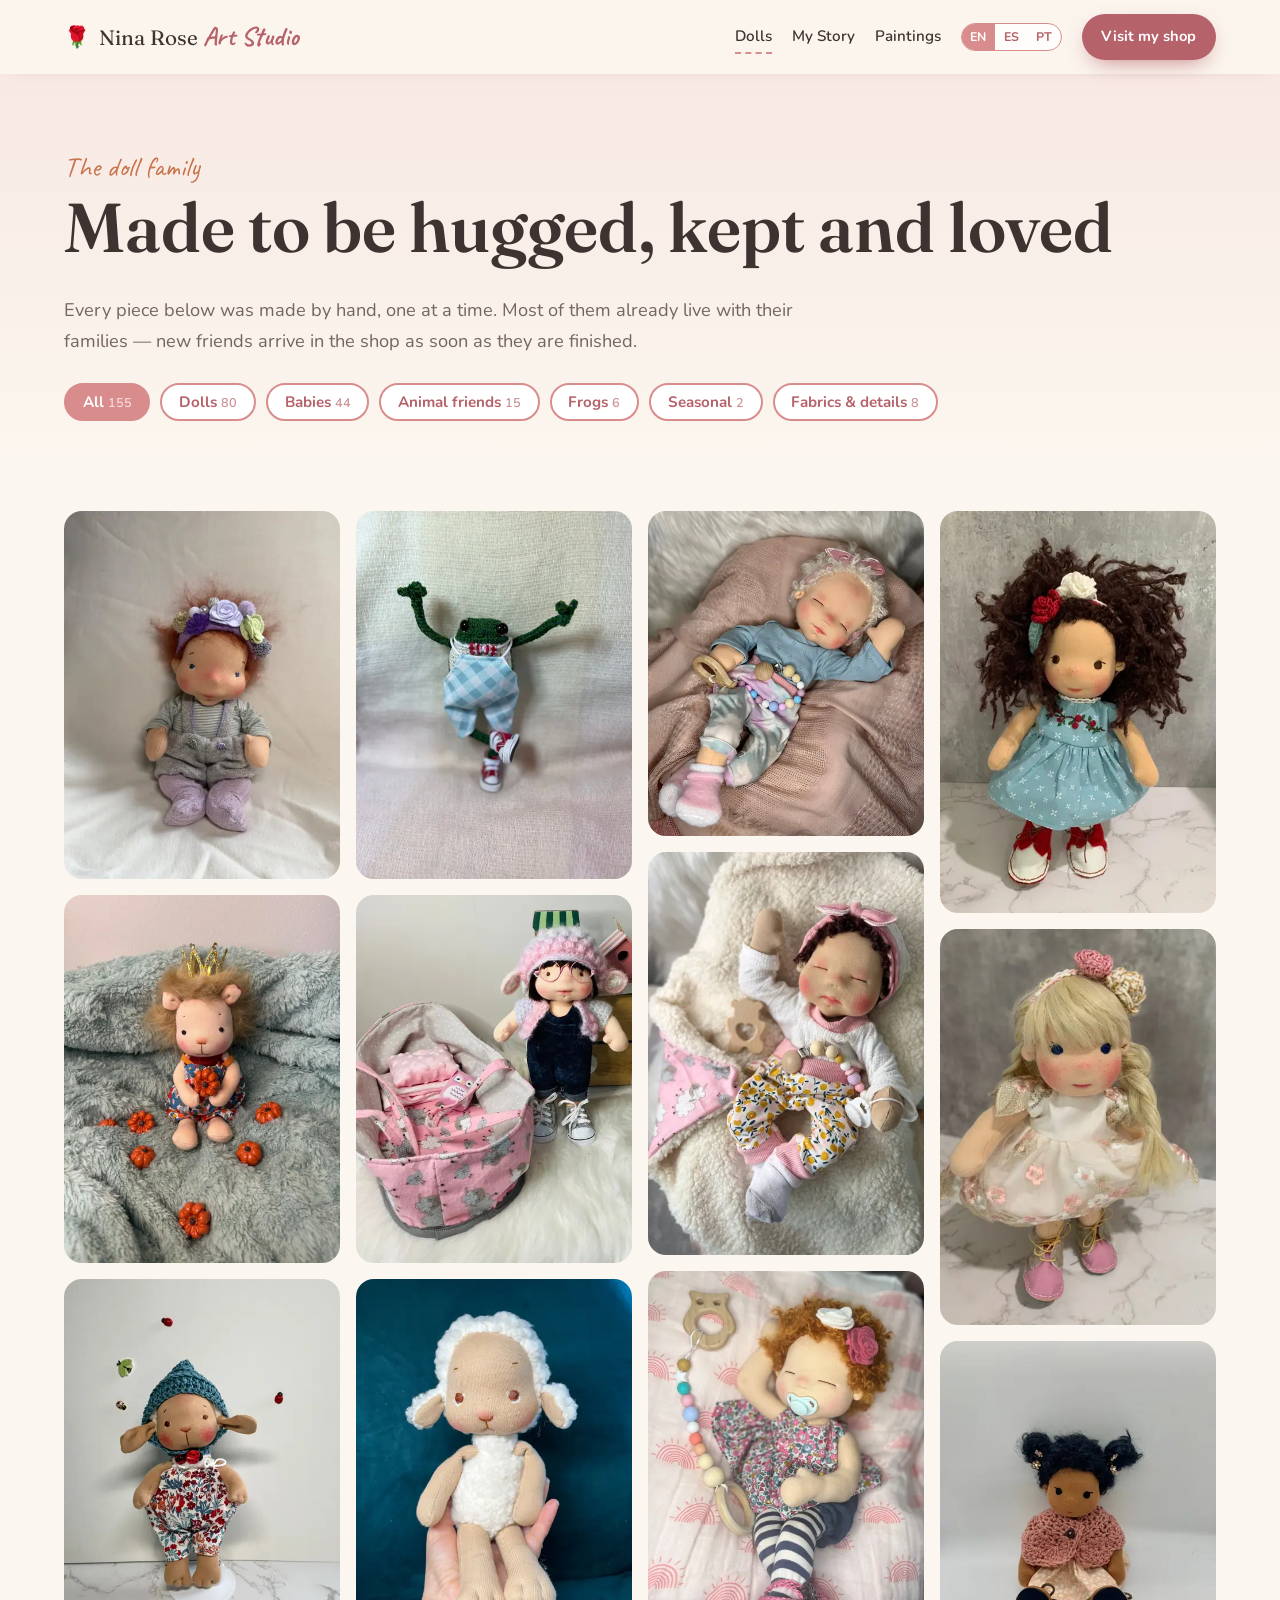
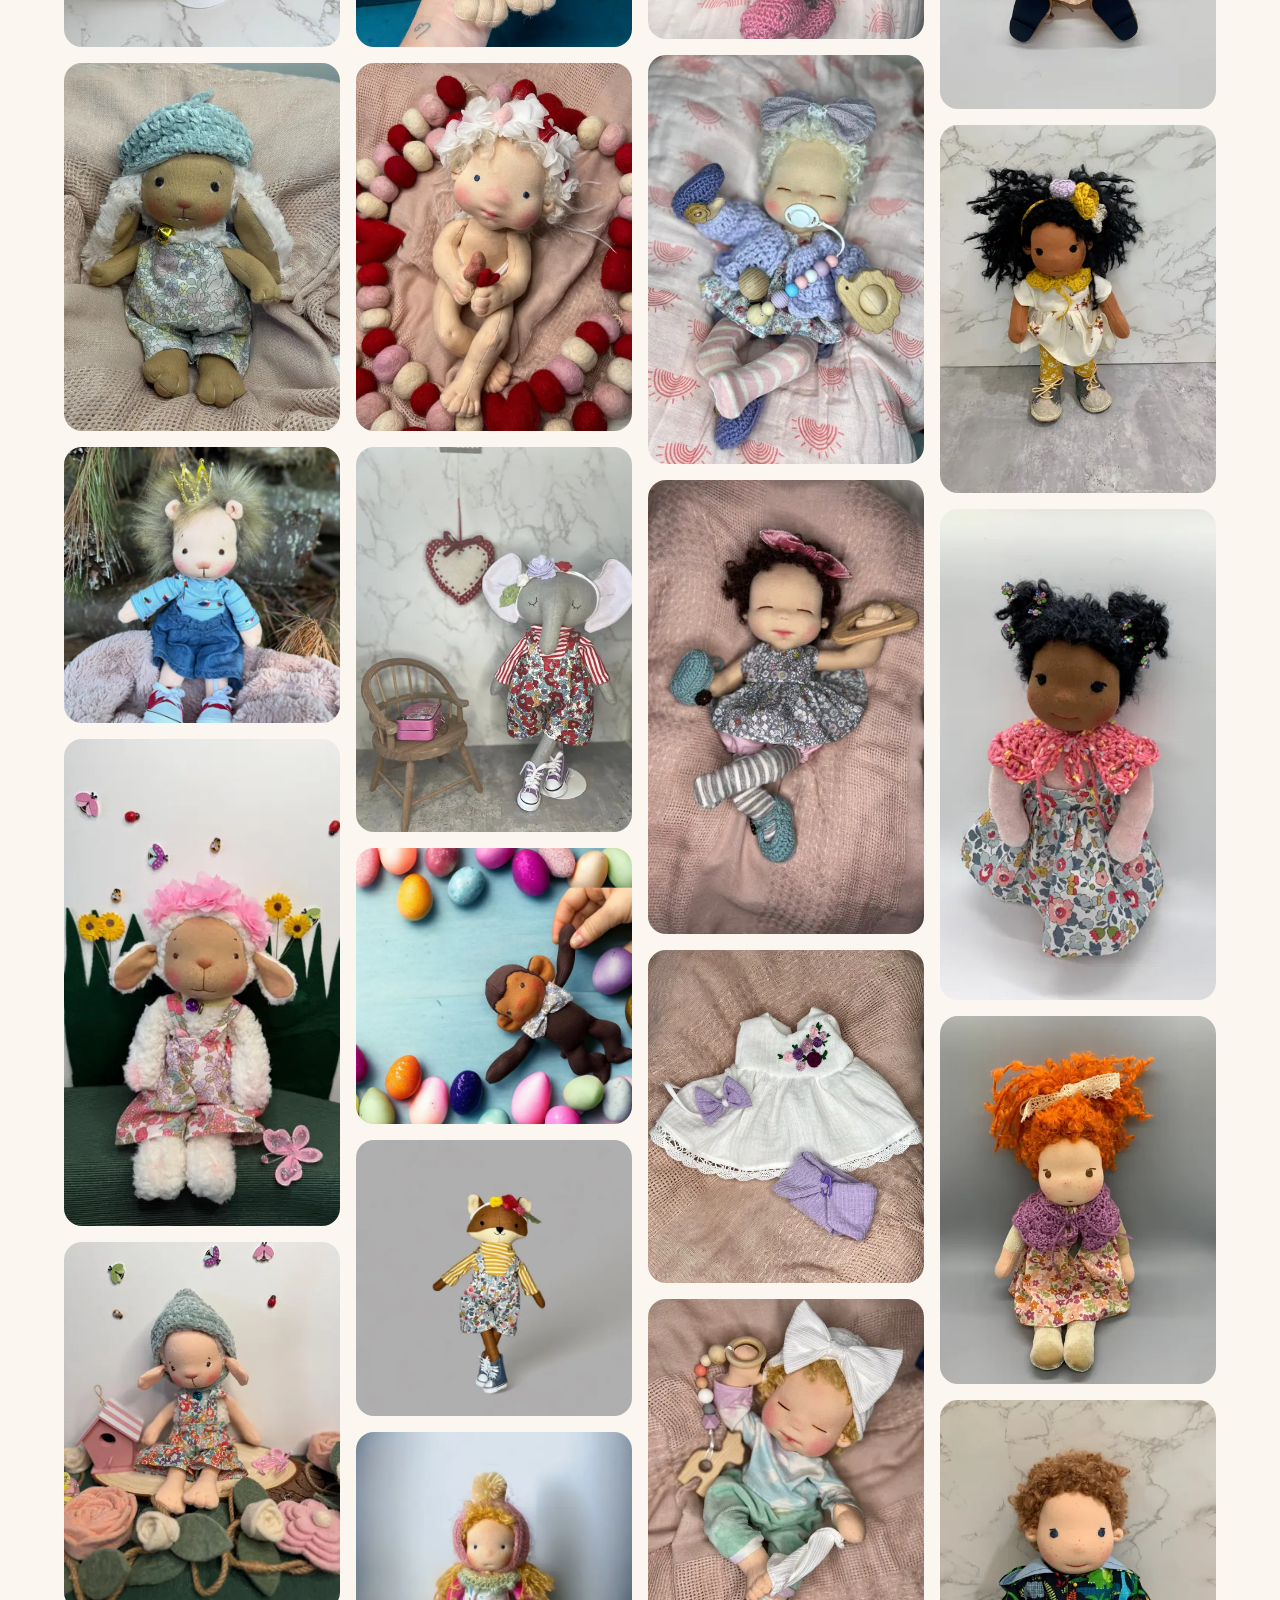
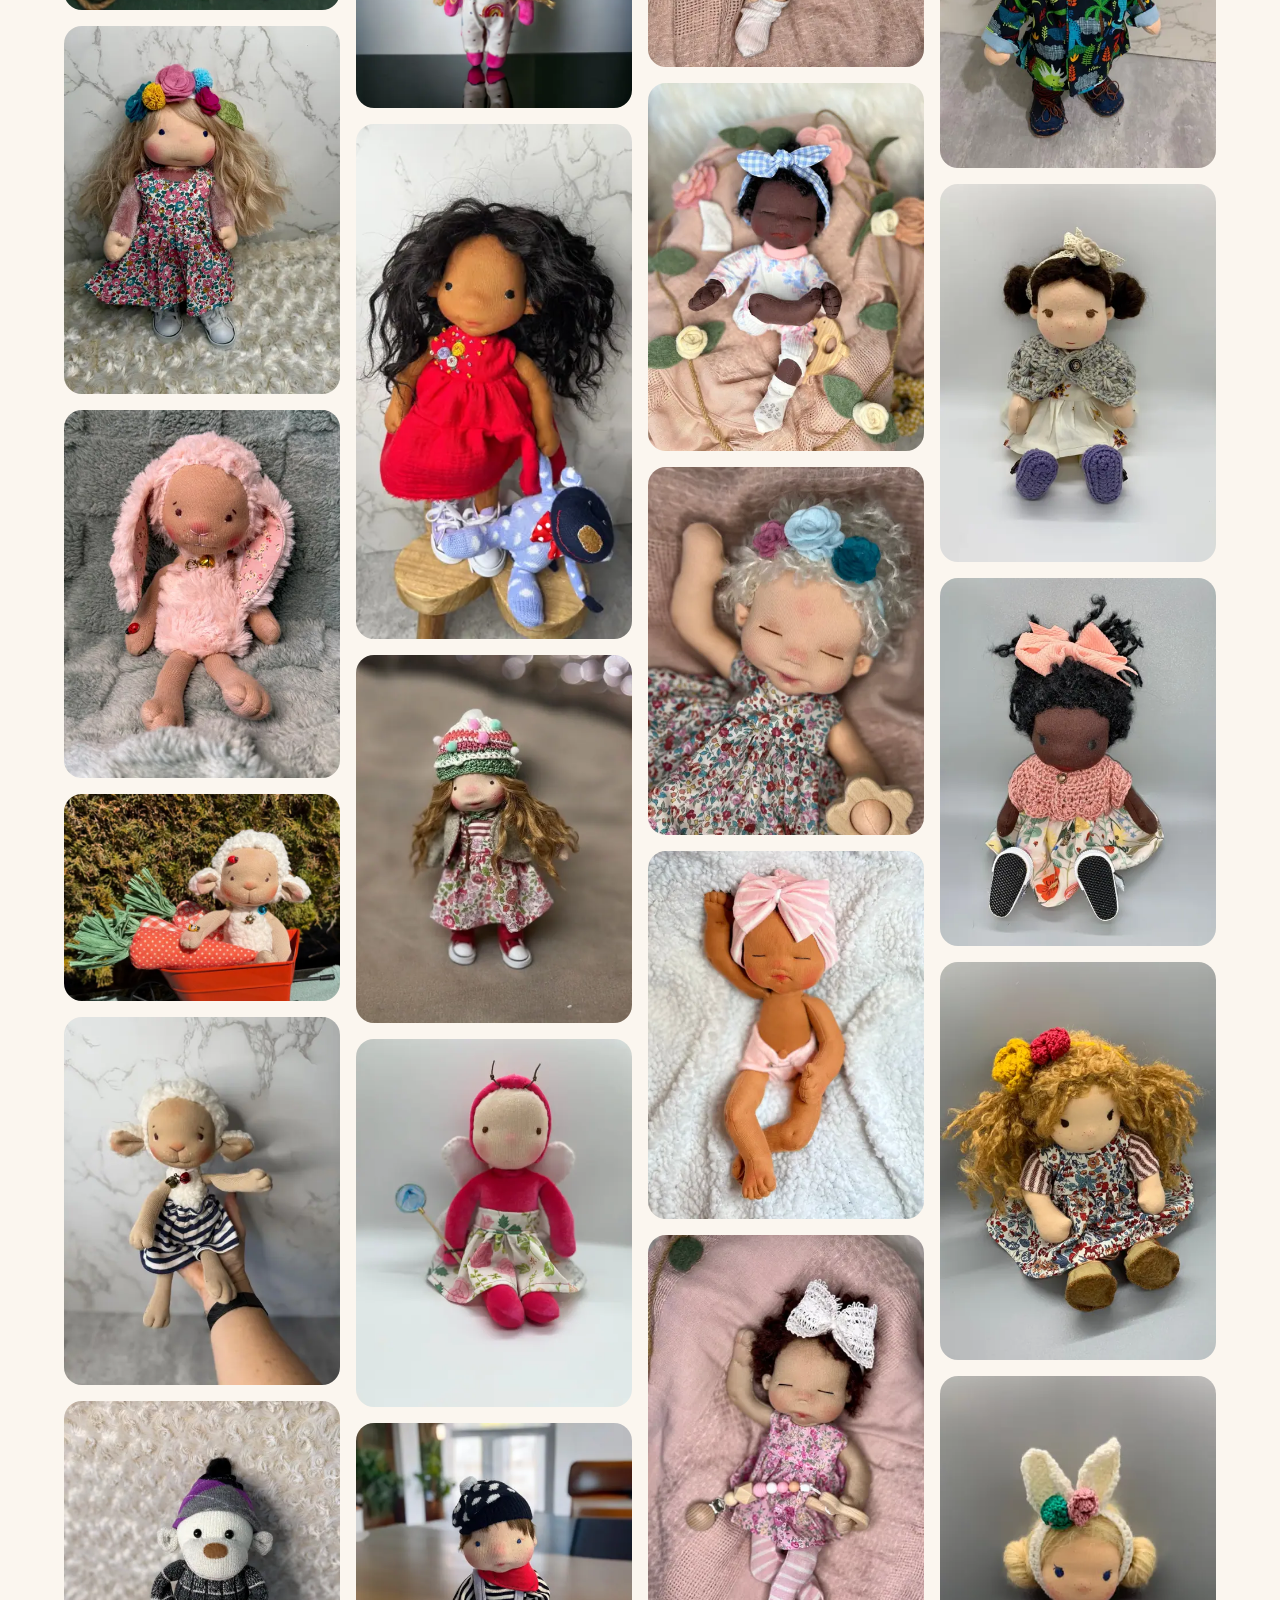
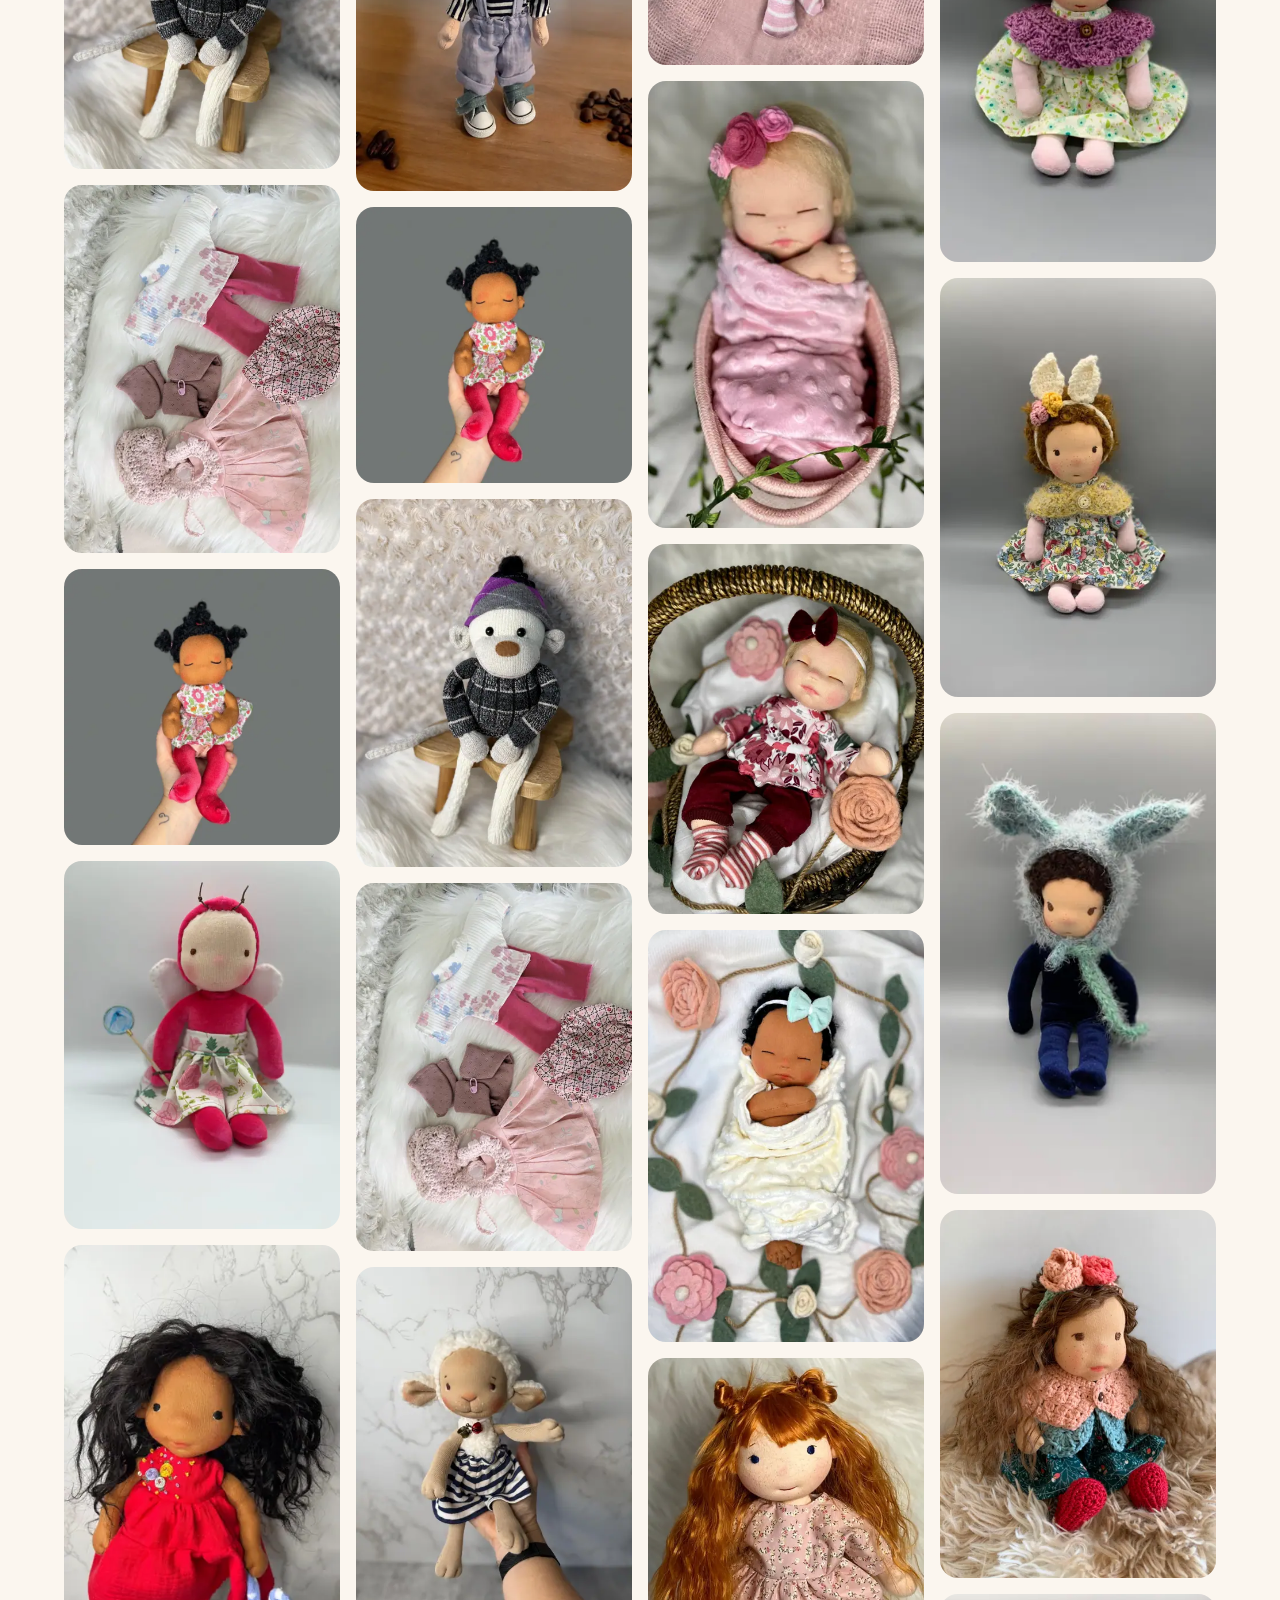
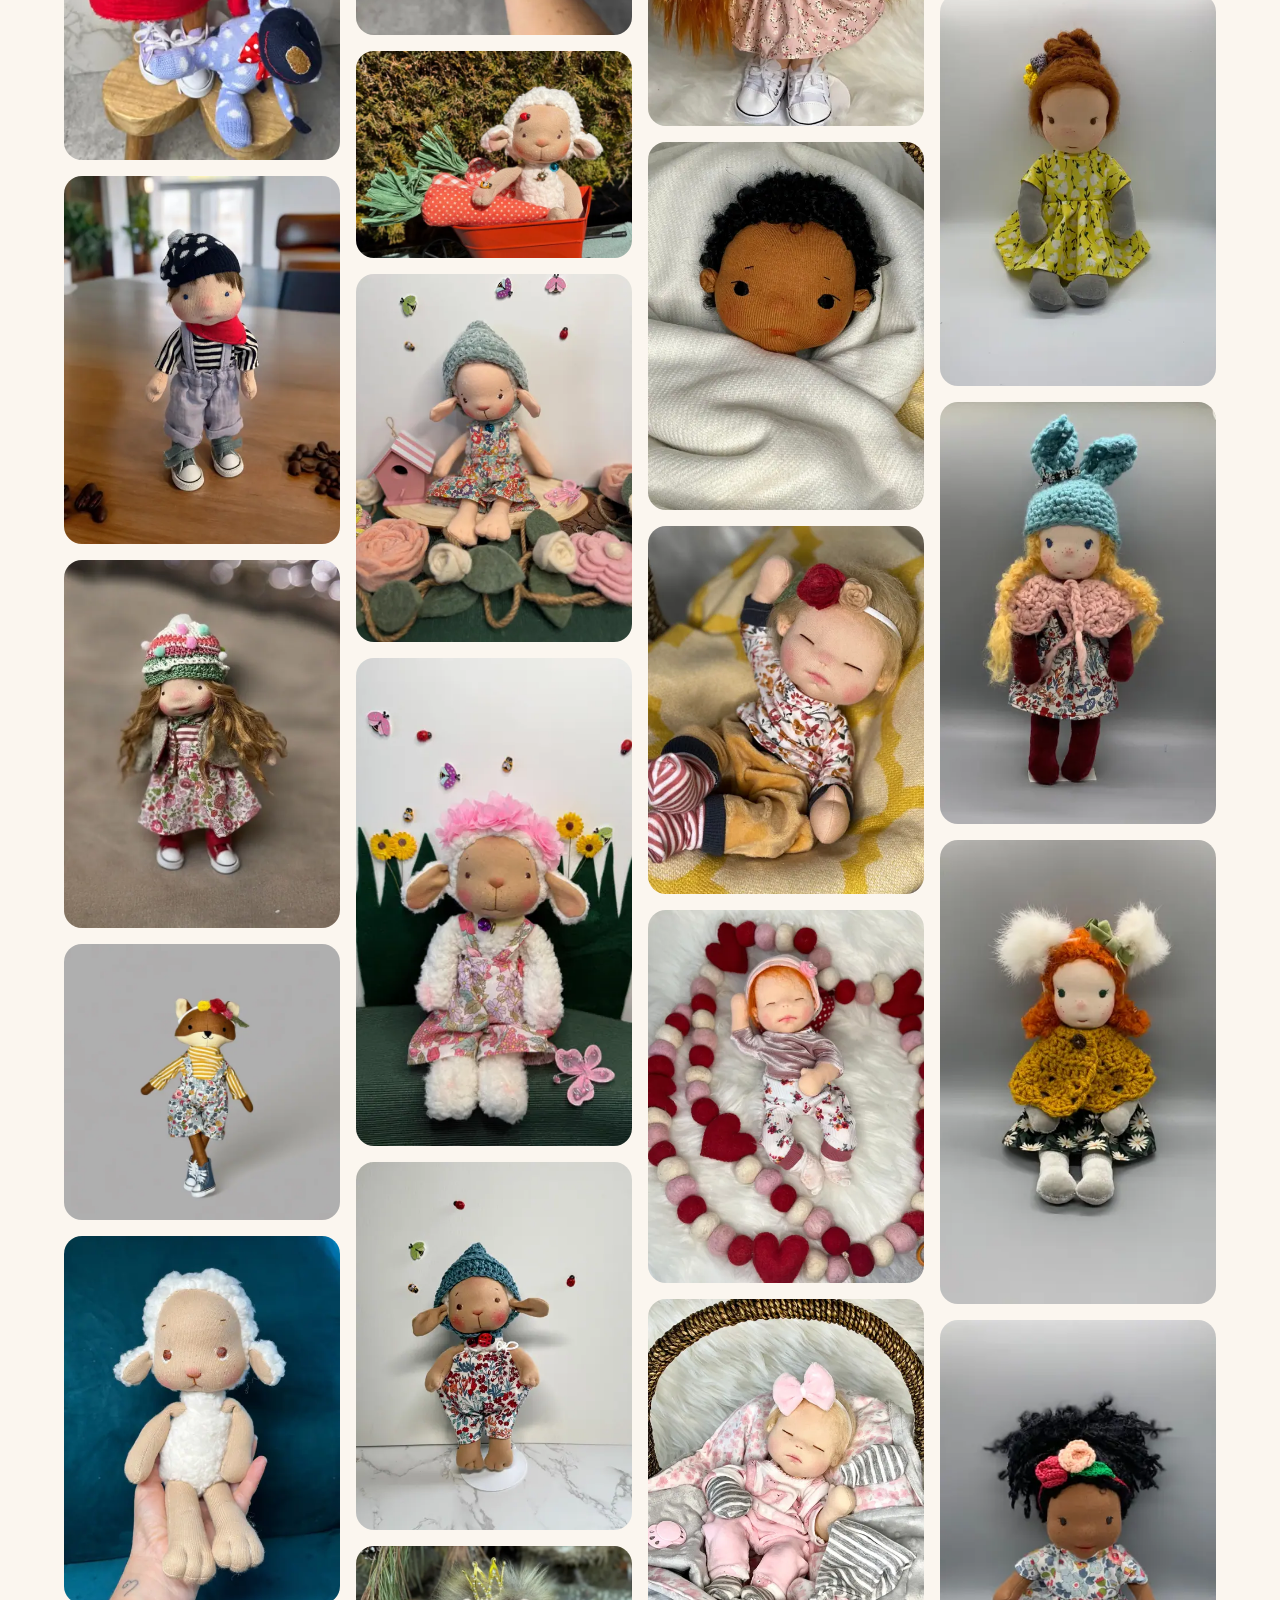
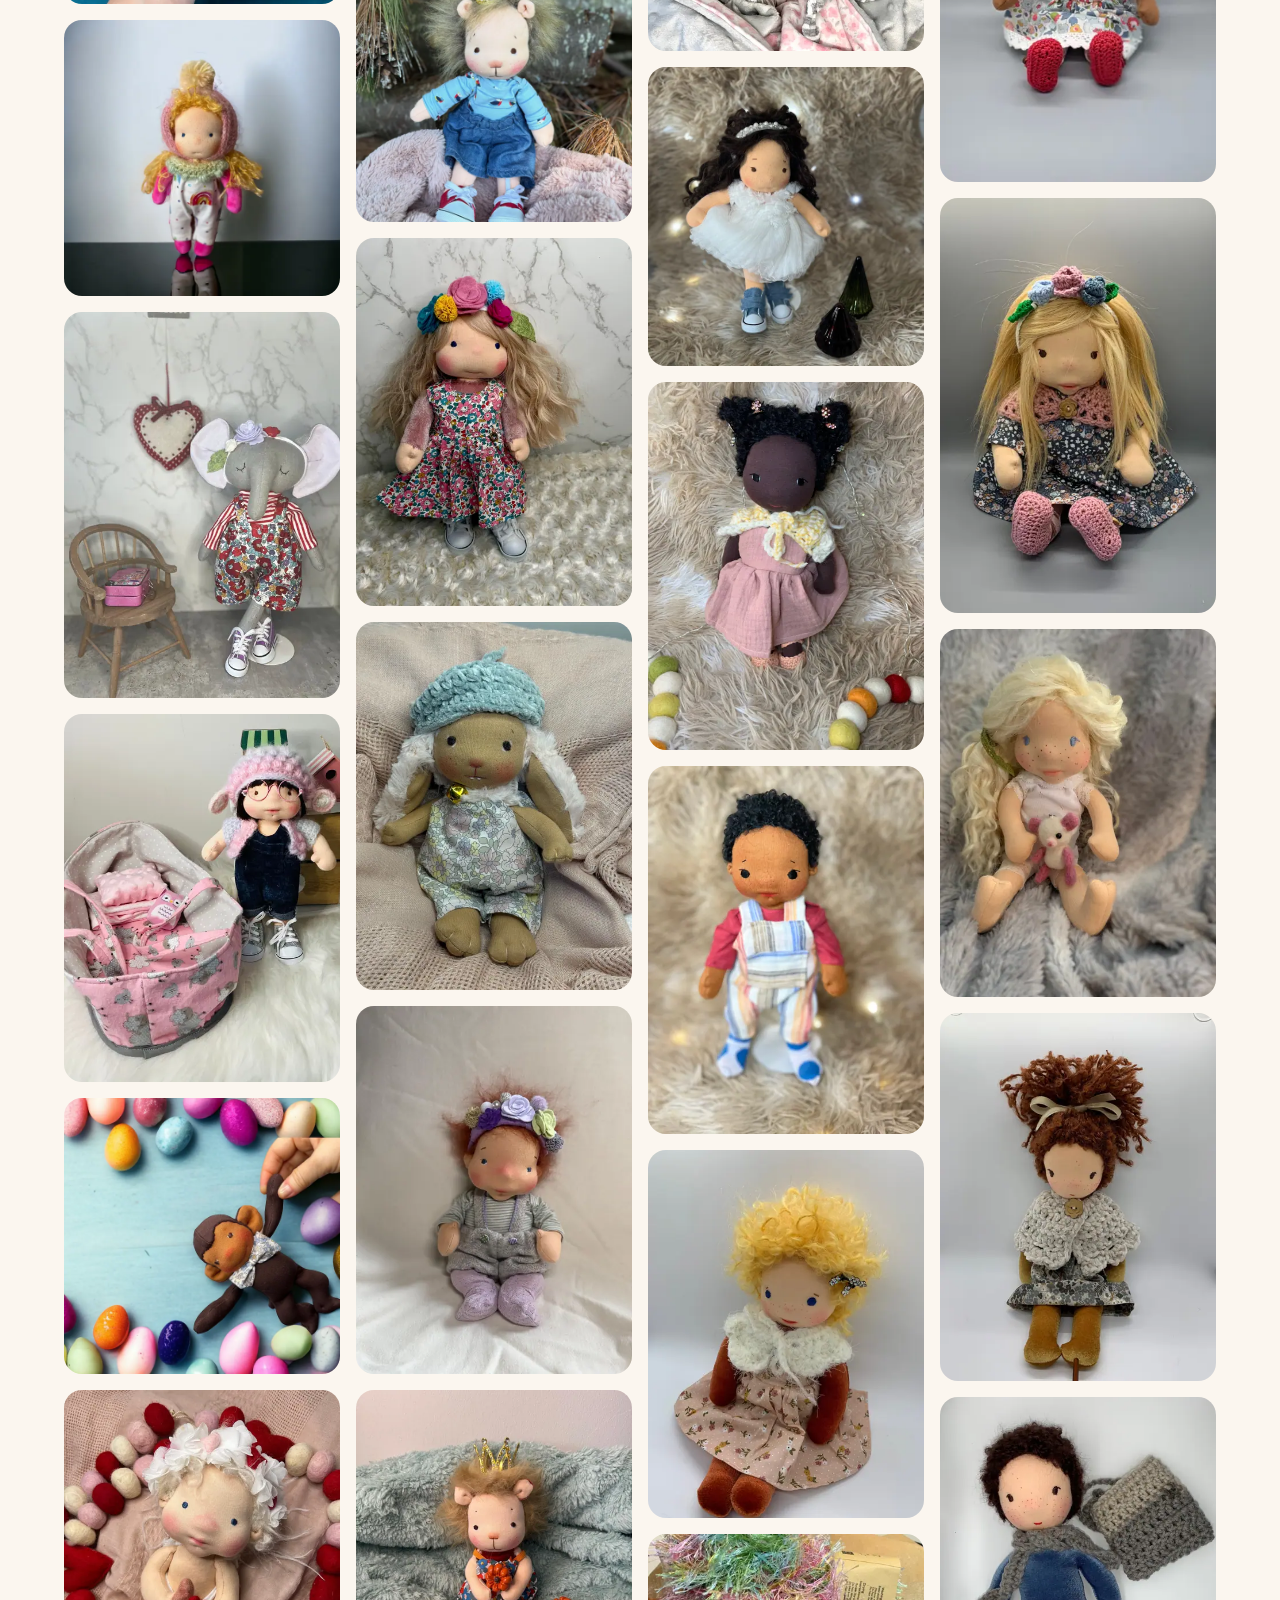
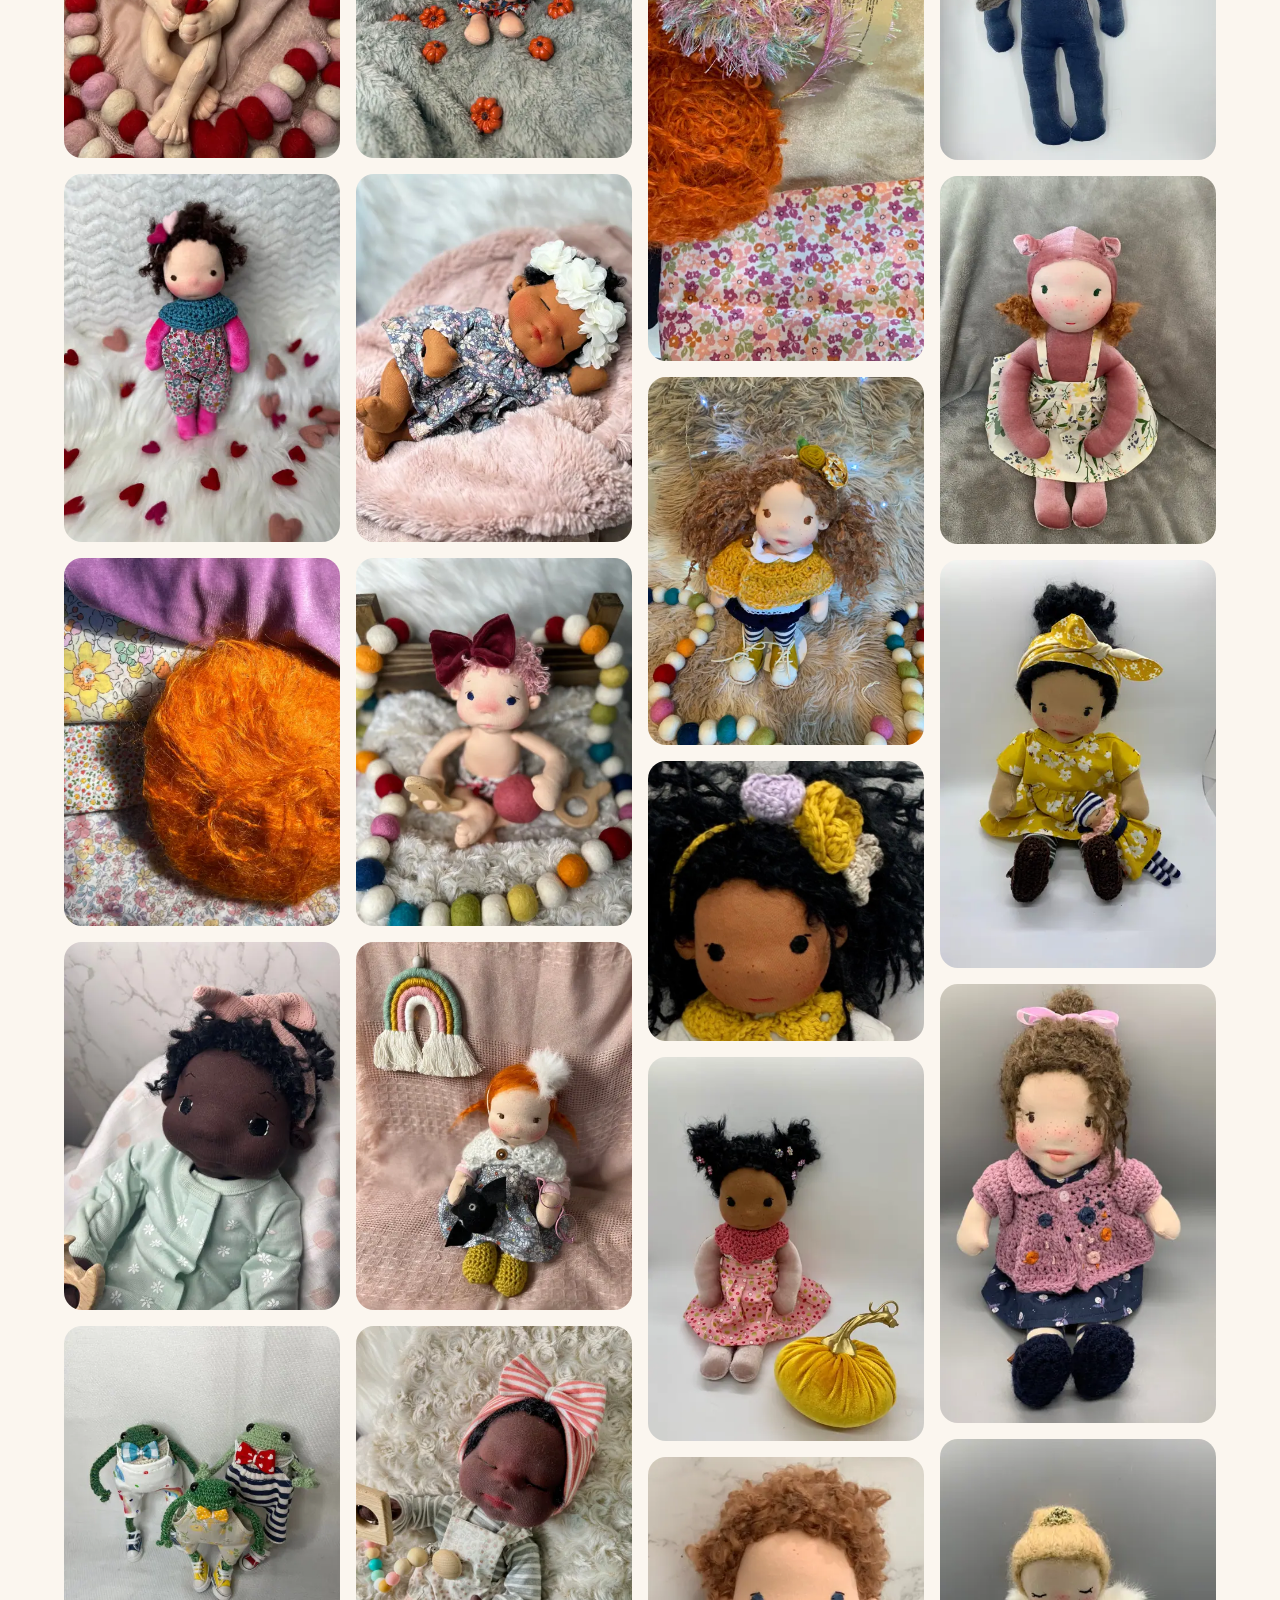
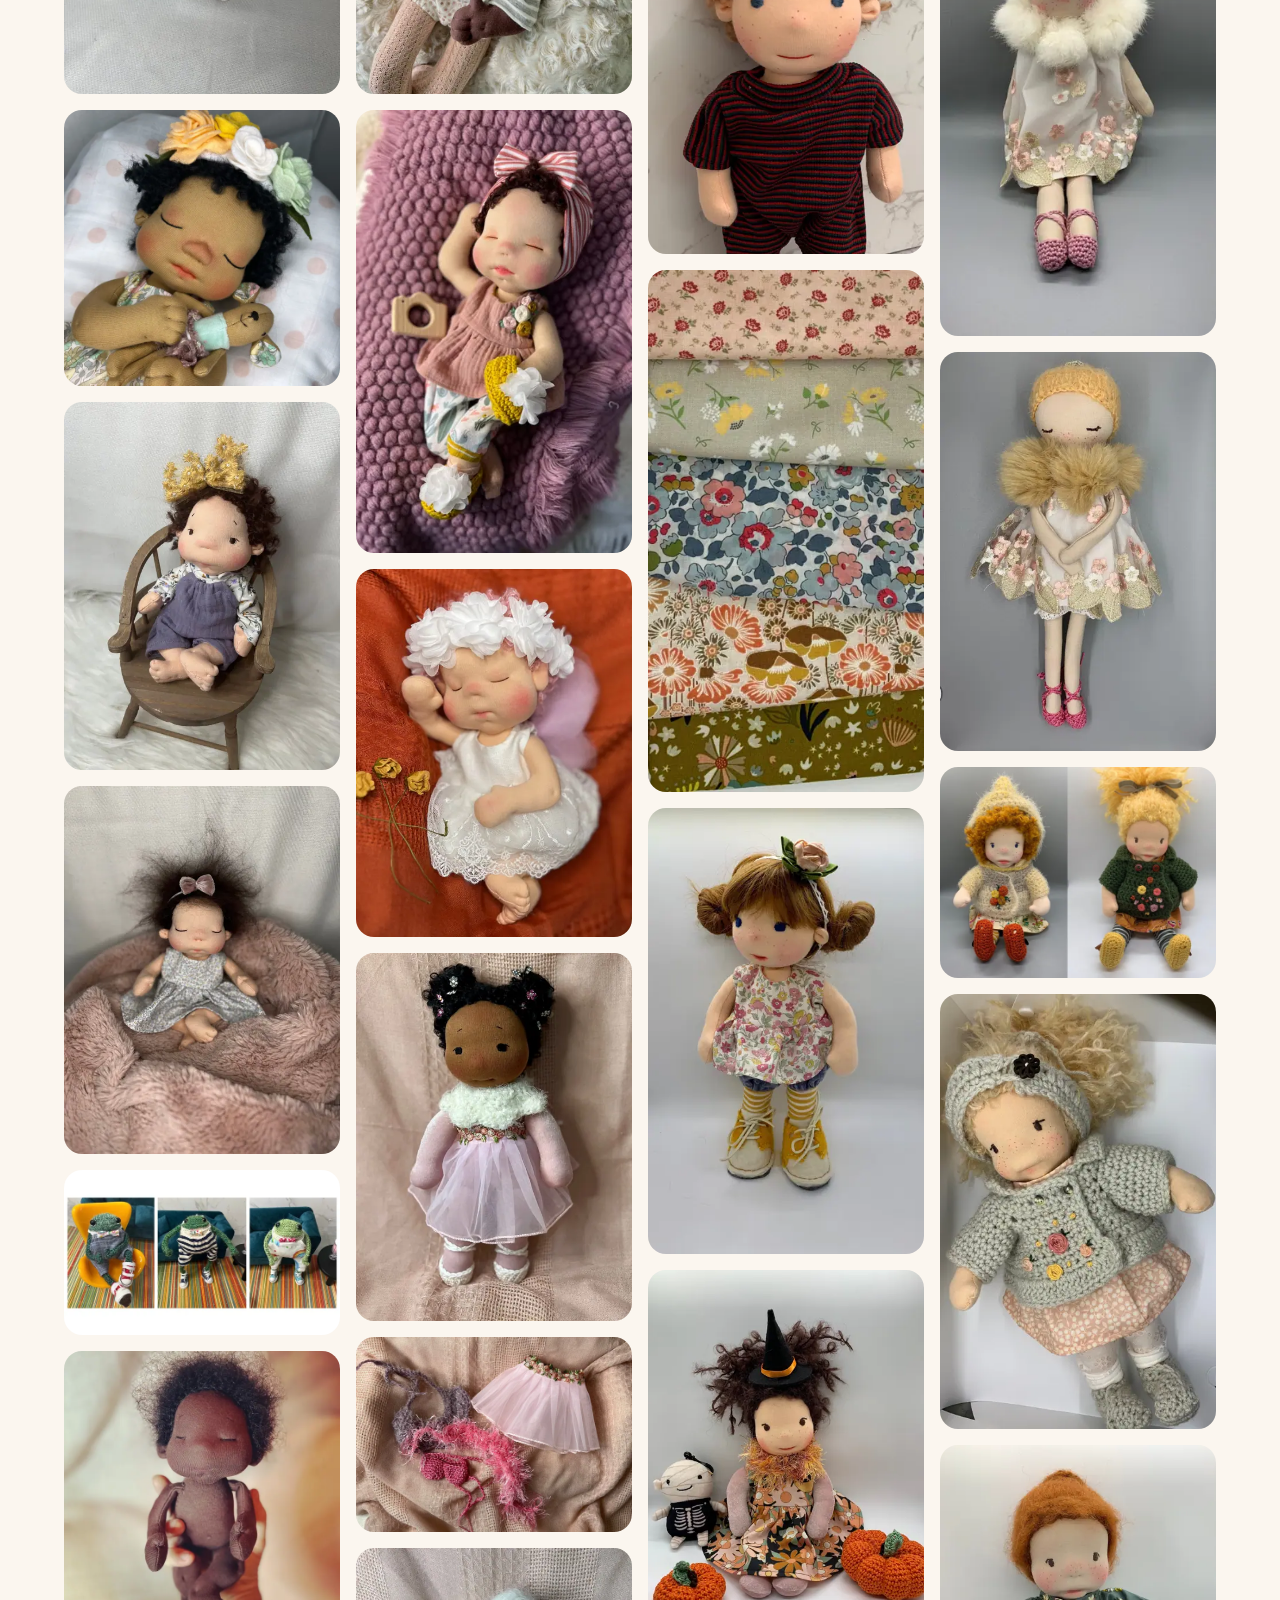
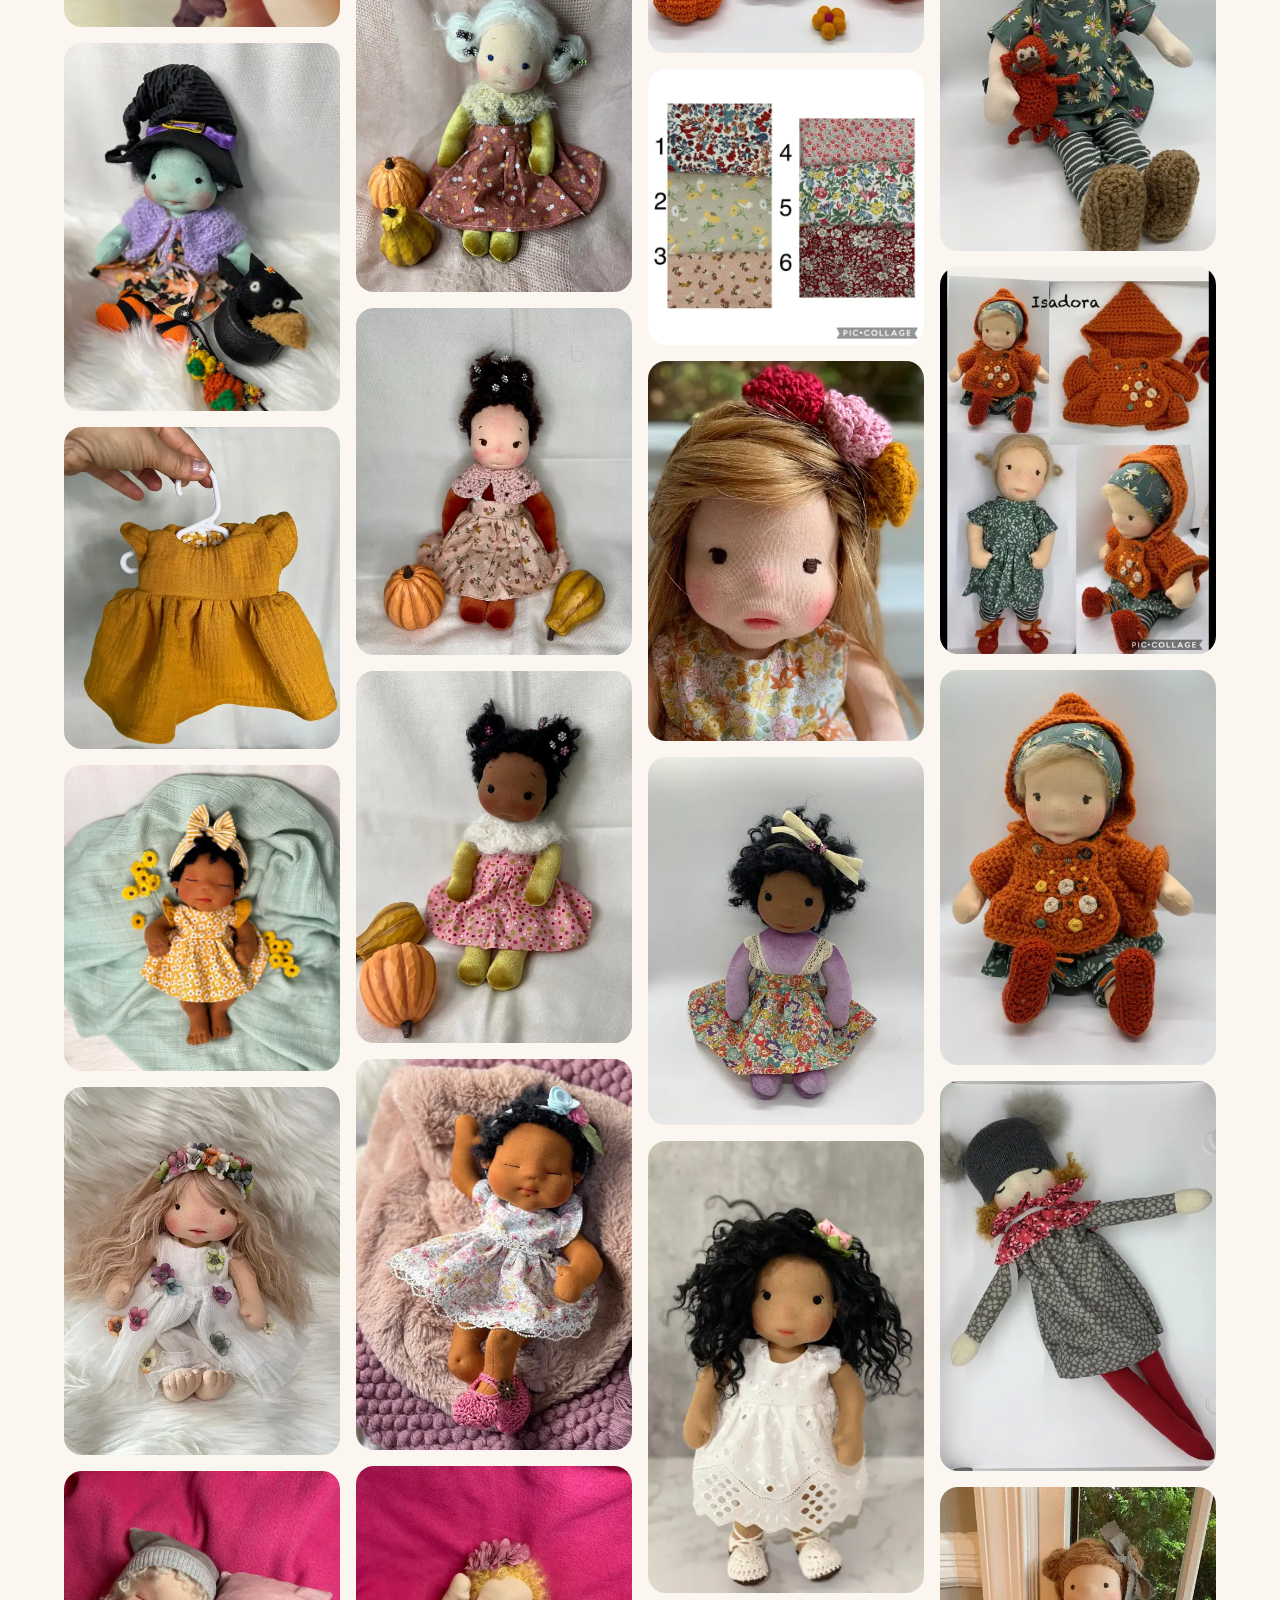
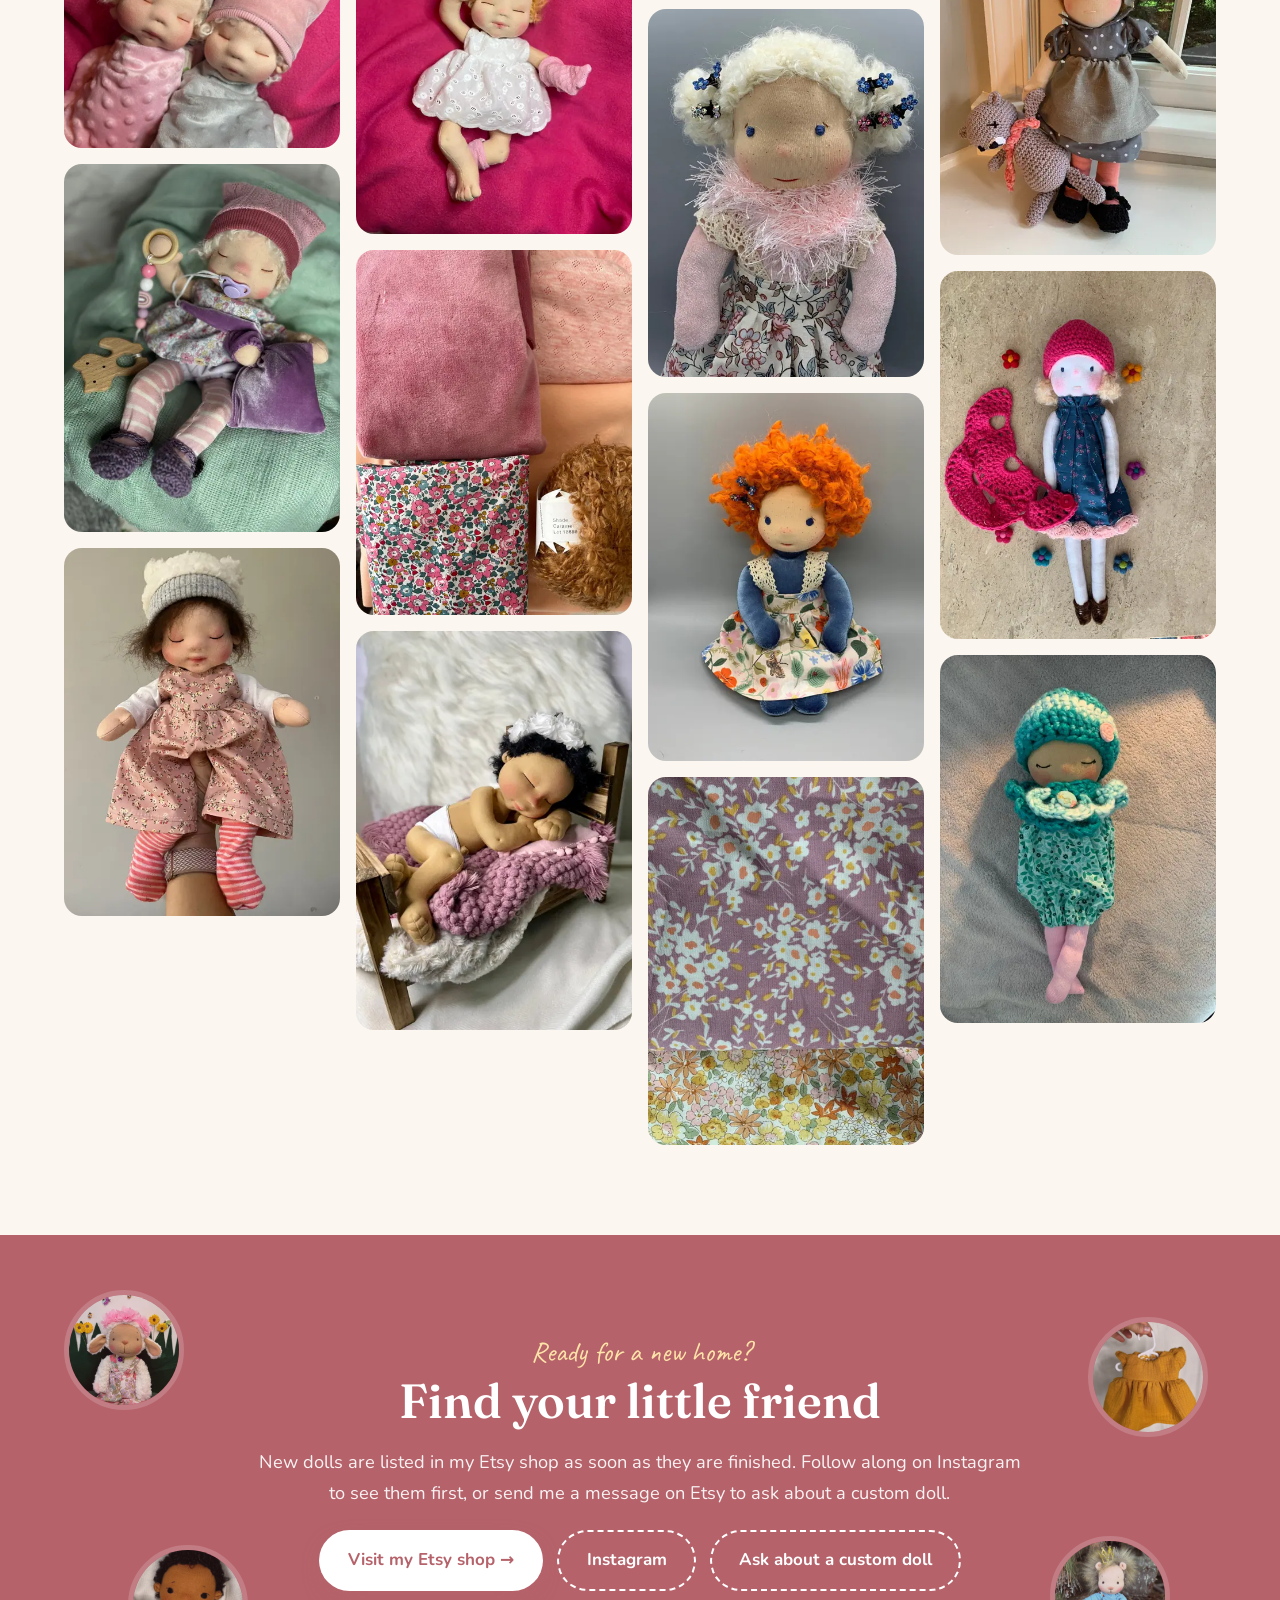
==== dolls/index.html @ 8e4f89c8 "Site Nina Rose Art Studio: EN/ES/PT, 155 fotos, galeria, história e pinturas Co-Authored-By: Claude " ====
<!DOCTYPE html>
<html lang="en-US">
<head>
<meta charset="utf-8">
<meta name="viewport" content="width=device-width, initial-scale=1">
<title>The Doll Family · Nina Rose Art Studio</title>
<meta name="description" content="A gallery of one-of-a-kind handmade dolls, babies, animal friends and crochet frogs by Alessandra Lavieri.">
<link rel="canonical" href="https://ninaroseartstudio.com/dolls/">
<link rel="alternate" hreflang="en-US" href="https://ninaroseartstudio.com/dolls/">
<link rel="alternate" hreflang="es" href="https://ninaroseartstudio.com/es/dolls/">
<link rel="alternate" hreflang="pt-BR" href="https://ninaroseartstudio.com/pt/dolls/">
<link rel="alternate" hreflang="x-default" href="https://ninaroseartstudio.com/dolls/">
<meta property="og:type" content="website"><meta property="og:site_name" content="Nina Rose Art Studio">
<meta property="og:title" content="The Doll Family · Nina Rose Art Studio"><meta property="og:description" content="A gallery of one-of-a-kind handmade dolls, babies, animal friends and crochet frogs by Alessandra Lavieri.">
<meta property="og:url" content="https://ninaroseartstudio.com/dolls/"><meta property="og:image" content="https://ninaroseartstudio.com/img/og.jpg">
<meta name="twitter:card" content="summary_large_image">
<meta name="theme-color" content="#B5626A">
<link rel="icon" href="/favicon.svg" type="image/svg+xml">
<link rel="preconnect" href="https://fonts.googleapis.com"><link rel="preconnect" href="https://fonts.gstatic.com" crossorigin>
<link href="https://fonts.googleapis.com/css2?family=Fraunces:ital,opsz,wght@0,9..144,400;0,9..144,600;1,9..144,400&family=Nunito:wght@400;600;700&family=Caveat:wght@500;700&display=swap" rel="stylesheet">
<link rel="stylesheet" href="/assets/site.css?v=2">
<script type="application/ld+json">{"@context": "https://schema.org", "@type": "Organization", "name": "Nina Rose Art Studio", "url": "https://ninaroseartstudio.com/", "founder": {"@type": "Person", "name": "Alessandra Lavieri de Abreu"}, "sameAs": ["https://www.etsy.com/shop/NinaRoseArts", "https://www.instagram.com/ninarose_artstudio/", "https://www.threads.com/@ninarose_artstudio"], "description": "One-of-a-kind Waldorf-inspired dolls, little animal friends and watercolor villages, handmade by Alessandra Lavieri."}</script>
</head>
<body class="p-dolls">
<nav id="nav" class="solid"><div class="wrap">
<a class="logo" href="/"><span class="rose">🌹</span><span>Nina Rose <b>Art Studio</b></span></a>
<button class="burger" aria-label="Menu" onclick="document.body.classList.toggle('menu-open')"><i></i><i></i><i></i></button>
<div class="menu"><a href="/dolls/" aria-current=page>Dolls</a><a href="/story/">My Story</a><a href="/paintings/">Paintings</a><div class="lang"><a href="/dolls/" hreflang="en-US" class="on">EN</a><a href="/es/dolls/" hreflang="es" class="">ES</a><a href="/pt/dolls/" hreflang="pt-BR" class="">PT</a></div>
<a class="btn primary sm" href="https://www.etsy.com/shop/NinaRoseArts" target="_blank" rel="noopener">Visit my shop</a></div>
</div></nav>
<header class="page-head"><div class="wrap"><span class="kicker">The doll family</span><h1>Made to be hugged, kept and loved</h1><p class="lead">Every piece below was made by hand, one at a time. Most of them already live with their families — new friends arrive in the shop as soon as they are finished.</p>
<div class="filters" id="filters"><button class="on" data-f="all">All <small>155</small></button><button data-f="doll">Dolls <small>80</small></button><button data-f="baby">Babies <small>44</small></button><button data-f="animal">Animal friends <small>15</small></button><button data-f="frog">Frogs <small>6</small></button><button data-f="season">Seasonal <small>2</small></button><button data-f="detail">Fabrics & details <small>8</small></button></div></div></header>
<section class="tight"><div class="wrap"><div class="masonry" id="masonry"><figure class="rv" data-k="baby"><a href="/img/g/156.webp" data-lb data-cap="Baby Flor"><img loading="lazy" decoding="async" src="/img/g/156-s.webp" width="480" height="640" alt="Baby Flor — Nina Rose Art Studio"></a><figcaption>Baby Flor</figcaption></figure><figure class="rv" data-k="animal"><a href="/img/g/155.webp" data-lb data-cap="Simba the Little Lion"><img loading="lazy" decoding="async" src="/img/g/155-s.webp" width="480" height="640" alt="Simba the Little Lion — Nina Rose Art Studio"></a><figcaption>Simba the Little Lion</figcaption></figure><figure class="rv" data-k="animal"><a href="/img/g/154.webp" data-lb data-cap="Fluffy the Sheep"><img loading="lazy" decoding="async" src="/img/g/154-s.webp" width="480" height="640" alt="Fluffy the Sheep — Nina Rose Art Studio"></a><figcaption>Fluffy the Sheep</figcaption></figure><figure class="rv" data-k="animal"><a href="/img/g/153.webp" data-lb data-cap="Animal friend"><img loading="lazy" decoding="async" src="/img/g/153-s.webp" width="480" height="640" alt="Animal friend — Nina Rose Art Studio"></a><figcaption>Animal friend</figcaption></figure><figure class="rv" data-k="animal"><a href="/img/g/152.webp" data-lb data-cap="Leonel the Little Lion"><img loading="lazy" decoding="async" src="/img/g/152-s.webp" width="640" height="640" alt="Leonel the Little Lion — Nina Rose Art Studio"></a><figcaption>Leonel the Little Lion</figcaption></figure><figure class="rv" data-k="animal"><a href="/img/g/151.webp" data-lb data-cap="Wooly the Lamb"><img loading="lazy" decoding="async" src="/img/g/151-s.webp" width="362" height="640" alt="Wooly the Lamb — Nina Rose Art Studio"></a><figcaption>Wooly the Lamb</figcaption></figure><figure class="rv" data-k="animal"><a href="/img/g/150.webp" data-lb data-cap="Muffin the Mini Lamb"><img loading="lazy" decoding="async" src="/img/g/150-s.webp" width="480" height="640" alt="Muffin the Mini Lamb — Nina Rose Art Studio"></a><figcaption>Muffin the Mini Lamb</figcaption></figure><figure class="rv" data-k="doll"><a href="/img/g/149.webp" data-lb data-cap="Doll"><img loading="lazy" decoding="async" src="/img/g/149-s.webp" width="480" height="640" alt="Doll — Nina Rose Art Studio"></a><figcaption>Doll</figcaption></figure><figure class="rv" data-k="animal"><a href="/img/g/148.webp" data-lb data-cap="Animal friend"><img loading="lazy" decoding="async" src="/img/g/148-s.webp" width="480" height="640" alt="Animal friend — Nina Rose Art Studio"></a><figcaption>Animal friend</figcaption></figure><figure class="rv" data-k="animal"><a href="/img/g/147.webp" data-lb data-cap="Animal friend"><img loading="lazy" decoding="async" src="/img/g/147-s.webp" width="640" height="480" alt="Animal friend — Nina Rose Art Studio"></a><figcaption>Animal friend</figcaption></figure><figure class="rv" data-k="animal"><a href="/img/g/146.webp" data-lb data-cap="Animal friend"><img loading="lazy" decoding="async" src="/img/g/146-s.webp" width="480" height="640" alt="Animal friend — Nina Rose Art Studio"></a><figcaption>Animal friend</figcaption></figure><figure class="rv" data-k="animal"><a href="/img/g/145.webp" data-lb data-cap="Animal friend"><img loading="lazy" decoding="async" src="/img/g/145-s.webp" width="480" height="640" alt="Animal friend — Nina Rose Art Studio"></a><figcaption>Animal friend</figcaption></figure><figure class="rv" data-k="doll"><a href="/img/g/144.webp" data-lb data-cap="Doll"><img loading="lazy" decoding="async" src="/img/g/144-s.webp" width="480" height="640" alt="Doll — Nina Rose Art Studio"></a><figcaption>Doll</figcaption></figure><figure class="rv" data-k="baby"><a href="/img/g/143.webp" data-lb data-cap="Baby Bibi"><img loading="lazy" decoding="async" src="/img/g/143-s.webp" width="640" height="640" alt="Baby Bibi — Nina Rose Art Studio"></a><figcaption>Baby Bibi</figcaption></figure><figure class="rv" data-k="doll"><a href="/img/g/142.webp" data-lb data-cap="Doll"><img loading="lazy" decoding="async" src="/img/g/142-s.webp" width="480" height="640" alt="Doll — Nina Rose Art Studio"></a><figcaption>Doll</figcaption></figure><figure class="rv" data-k="doll"><a href="/img/g/141.webp" data-lb data-cap="Noah"><img loading="lazy" decoding="async" src="/img/g/141-s.webp" width="344" height="640" alt="Noah — Nina Rose Art Studio"></a><figcaption>Noah</figcaption></figure><figure class="rv" data-k="doll"><a href="/img/g/140.webp" data-lb data-cap="Maxime"><img loading="lazy" decoding="async" src="/img/g/140-s.webp" width="480" height="640" alt="Maxime — Nina Rose Art Studio"></a><figcaption>Maxime</figcaption></figure><figure class="rv" data-k="doll"><a href="/img/g/139.webp" data-lb data-cap="Miss Cupcake"><img loading="lazy" decoding="async" src="/img/g/139-s.webp" width="480" height="640" alt="Miss Cupcake — Nina Rose Art Studio"></a><figcaption>Miss Cupcake</figcaption></figure><figure class="rv" data-k="animal"><a href="/img/g/138.webp" data-lb data-cap="Miss Fox"><img loading="lazy" decoding="async" src="/img/g/138-s.webp" width="640" height="640" alt="Miss Fox — Nina Rose Art Studio"></a><figcaption>Miss Fox</figcaption></figure><figure class="rv" data-k="animal"><a href="/img/g/137.webp" data-lb data-cap="Animal friend"><img loading="lazy" decoding="async" src="/img/g/137-s.webp" width="480" height="640" alt="Animal friend — Nina Rose Art Studio"></a><figcaption>Animal friend</figcaption></figure><figure class="rv" data-k="doll"><a href="/img/g/136.webp" data-lb data-cap="Menina Pink Velvet"><img loading="lazy" decoding="async" src="/img/g/136-s.webp" width="640" height="640" alt="Menina Pink Velvet — Nina Rose Art Studio"></a><figcaption>Menina Pink Velvet</figcaption></figure><figure class="rv" data-k="doll"><a href="/img/g/135.webp" data-lb data-cap="Doll"><img loading="lazy" decoding="async" src="/img/g/135-s.webp" width="458" height="640" alt="Doll — Nina Rose Art Studio"></a><figcaption>Doll</figcaption></figure><figure class="rv" data-k="doll"><a href="/img/g/134.webp" data-lb data-cap="Juju"><img loading="lazy" decoding="async" src="/img/g/134-s.webp" width="480" height="640" alt="Juju — Nina Rose Art Studio"></a><figcaption>Juju</figcaption></figure><figure class="rv" data-k="animal"><a href="/img/g/133.webp" data-lb data-cap="Nelson the Monkey"><img loading="lazy" decoding="async" src="/img/g/133-s.webp" width="640" height="640" alt="Nelson the Monkey — Nina Rose Art Studio"></a><figcaption>Nelson the Monkey</figcaption></figure><figure class="rv" data-k="doll"><a href="/img/g/132.webp" data-lb data-cap="Doll"><img loading="lazy" decoding="async" src="/img/g/132-s.webp" width="480" height="640" alt="Doll — Nina Rose Art Studio"></a><figcaption>Doll</figcaption></figure><figure class="rv" data-k="doll"><a href="/img/g/131.webp" data-lb data-cap="Menina Pink Velvet"><img loading="lazy" decoding="async" src="/img/g/131-s.webp" width="480" height="640" alt="Menina Pink Velvet — Nina Rose Art Studio"></a><figcaption>Menina Pink Velvet</figcaption></figure><figure class="rv" data-k="doll"><a href="/img/g/130.webp" data-lb data-cap="Doll"><img loading="lazy" decoding="async" src="/img/g/130-s.webp" width="480" height="640" alt="Doll — Nina Rose Art Studio"></a><figcaption>Doll</figcaption></figure><figure class="rv" data-k="baby"><a href="/img/g/129.webp" data-lb data-cap="Baby Bruna"><img loading="lazy" decoding="async" src="/img/g/129-s.webp" width="480" height="640" alt="Baby Bruna — Nina Rose Art Studio"></a><figcaption>Baby Bruna</figcaption></figure><figure class="rv" data-k="detail"><a href="/img/g/128.webp" data-lb data-cap="Detail"><img loading="lazy" decoding="async" src="/img/g/128-s.webp" width="480" height="640" alt="Detail — Nina Rose Art Studio"></a><figcaption>Detail</figcaption></figure><figure class="rv" data-k="baby"><a href="/img/g/127.webp" data-lb data-cap="Baby Gabriela"><img loading="lazy" decoding="async" src="/img/g/127-s.webp" width="640" height="640" alt="Baby Gabriela — Nina Rose Art Studio"></a><figcaption>Baby Gabriela</figcaption></figure><figure class="rv" data-k="baby"><a href="/img/g/126.webp" data-lb data-cap="Baby Ana"><img loading="lazy" decoding="async" src="/img/g/126-s.webp" width="480" height="640" alt="Baby Ana — Nina Rose Art Studio"></a><figcaption>Baby Ana</figcaption></figure><figure class="rv" data-k="baby"><a href="/img/g/125.webp" data-lb data-cap="Baby Marie"><img loading="lazy" decoding="async" src="/img/g/125-s.webp" width="480" height="640" alt="Baby Marie — Nina Rose Art Studio"></a><figcaption>Baby Marie</figcaption></figure><figure class="rv" data-k="frog"><a href="/img/g/124.webp" data-lb data-cap="Frog friend"><img loading="lazy" decoding="async" src="/img/g/124-s.webp" width="640" height="383" alt="Frog friend — Nina Rose Art Studio"></a><figcaption>Frog friend</figcaption></figure><figure class="rv" data-k="baby"><a href="/img/g/123.webp" data-lb data-cap="Baby Umi"><img loading="lazy" decoding="async" src="/img/g/123-s.webp" width="640" height="640" alt="Baby Umi — Nina Rose Art Studio"></a><figcaption>Baby Umi</figcaption></figure><figure class="rv" data-k="baby"><a href="/img/g/122.webp" data-lb data-cap="Baby Willow and Bathilda the Bat"><img loading="lazy" decoding="async" src="/img/g/122-s.webp" width="480" height="640" alt="Baby Willow and Bathilda the Bat — Nina Rose Art Studio"></a><figcaption>Baby Willow and Bathilda the Bat</figcaption></figure><figure class="rv" data-k="doll"><a href="/img/g/121.webp" data-lb data-cap="Doll"><img loading="lazy" decoding="async" src="/img/g/121-s.webp" width="549" height="640" alt="Doll — Nina Rose Art Studio"></a><figcaption>Doll</figcaption></figure><figure class="rv" data-k="baby"><a href="/img/g/120.webp" data-lb data-cap="Baby Pipa"><img loading="lazy" decoding="async" src="/img/g/120-s.webp" width="578" height="640" alt="Baby Pipa — Nina Rose Art Studio"></a><figcaption>Baby Pipa</figcaption></figure><figure class="rv" data-k="doll"><a href="/img/g/119.webp" data-lb data-cap="Amelie"><img loading="lazy" decoding="async" src="/img/g/119-s.webp" width="480" height="640" alt="Amelie — Nina Rose Art Studio"></a><figcaption>Amelie</figcaption></figure><figure class="rv" data-k="doll"><a href="/img/g/118.webp" data-lb data-cap="Doll"><img loading="lazy" decoding="async" src="/img/g/118-s.webp" width="636" height="640" alt="Doll — Nina Rose Art Studio"></a><figcaption>Doll</figcaption></figure><figure class="rv" data-k="detail"><a href="/img/g/117.webp" data-lb data-cap="Detail"><img loading="lazy" decoding="async" src="/img/g/117-s.webp" width="480" height="640" alt="Detail — Nina Rose Art Studio"></a><figcaption>Detail</figcaption></figure><figure class="rv" data-k="baby"><a href="/img/g/116.webp" data-lb data-cap="June Rose"><img loading="lazy" decoding="async" src="/img/g/116-s.webp" width="480" height="640" alt="June Rose — Nina Rose Art Studio"></a><figcaption>June Rose</figcaption></figure><figure class="rv" data-k="frog"><a href="/img/g/115.webp" data-lb data-cap="Peter the Frog"><img loading="lazy" decoding="async" src="/img/g/115-s.webp" width="480" height="640" alt="Peter the Frog — Nina Rose Art Studio"></a><figcaption>Peter the Frog</figcaption></figure><figure class="rv" data-k="baby"><a href="/img/g/114.webp" data-lb data-cap="Baby Clarisse"><img loading="lazy" decoding="async" src="/img/g/114-s.webp" width="480" height="640" alt="Baby Clarisse — Nina Rose Art Studio"></a><figcaption>Baby Clarisse</figcaption></figure><figure class="rv" data-k="doll"><a href="/img/g/113.webp" data-lb data-cap="Doll"><img loading="lazy" decoding="async" src="/img/g/113-s.webp" width="480" height="640" alt="Doll — Nina Rose Art Studio"></a><figcaption>Doll</figcaption></figure><figure class="rv" data-k="doll"><a href="/img/g/112.webp" data-lb data-cap="Melina"><img loading="lazy" decoding="async" src="/img/g/112-s.webp" width="480" height="640" alt="Melina — Nina Rose Art Studio"></a><figcaption>Melina</figcaption></figure><figure class="rv" data-k="frog"><a href="/img/g/111.webp" data-lb data-cap="Peter the Frog"><img loading="lazy" decoding="async" src="/img/g/111-s.webp" width="458" height="640" alt="Peter the Frog — Nina Rose Art Studio"></a><figcaption>Peter the Frog</figcaption></figure><figure class="rv" data-k="baby"><a href="/img/g/110.webp" data-lb data-cap="Baby Faya"><img loading="lazy" decoding="async" src="/img/g/110-s.webp" width="640" height="640" alt="Baby Faya — Nina Rose Art Studio"></a><figcaption>Baby Faya</figcaption></figure><figure class="rv" data-k="animal"><a href="/img/g/109.webp" data-lb data-cap="Cakes the Lamb"><img loading="lazy" decoding="async" src="/img/g/109-s.webp" width="640" height="640" alt="Cakes the Lamb — Nina Rose Art Studio"></a><figcaption>Cakes the Lamb</figcaption></figure><figure class="rv" data-k="frog"><a href="/img/g/108.webp" data-lb data-cap="Bea the Frog"><img loading="lazy" decoding="async" src="/img/g/108-s.webp" width="640" height="640" alt="Bea the Frog — Nina Rose Art Studio"></a><figcaption>Bea the Frog</figcaption></figure><figure class="rv" data-k="frog"><a href="/img/g/107.webp" data-lb data-cap="Bea the Frog"><img loading="lazy" decoding="async" src="/img/g/107-s.webp" width="344" height="640" alt="Bea the Frog — Nina Rose Art Studio"></a><figcaption>Bea the Frog</figcaption></figure><figure class="rv" data-k="animal"><a href="/img/g/106.webp" data-lb data-cap="Dot the Lamb"><img loading="lazy" decoding="async" src="/img/g/106-s.webp" width="480" height="640" alt="Dot the Lamb — Nina Rose Art Studio"></a><figcaption>Dot the Lamb</figcaption></figure><figure class="rv" data-k="baby"><a href="/img/g/105.webp" data-lb data-cap="Baby Ishya"><img loading="lazy" decoding="async" src="/img/g/105-s.webp" width="480" height="640" alt="Baby Ishya — Nina Rose Art Studio"></a><figcaption>Baby Ishya</figcaption></figure><figure class="rv" data-k="frog"><a href="/img/g/104.webp" data-lb data-cap="Bea the Frog"><img loading="lazy" decoding="async" src="/img/g/104-s.webp" width="480" height="640" alt="Bea the Frog — Nina Rose Art Studio"></a><figcaption>Bea the Frog</figcaption></figure><figure class="rv" data-k="doll"><a href="/img/g/103.webp" data-lb data-cap="Betina"><img loading="lazy" decoding="async" src="/img/g/103-s.webp" width="640" height="640" alt="Betina — Nina Rose Art Studio"></a><figcaption>Betina</figcaption></figure><figure class="rv" data-k="baby"><a href="/img/g/102.webp" data-lb data-cap="Baby Angelina"><img loading="lazy" decoding="async" src="/img/g/102-s.webp" width="480" height="640" alt="Baby Angelina — Nina Rose Art Studio"></a><figcaption>Baby Angelina</figcaption></figure><figure class="rv" data-k="detail"><a href="/img/g/101.webp" data-lb data-cap="Detail"><img loading="lazy" decoding="async" src="/img/g/101-s.webp" width="480" height="640" alt="Detail — Nina Rose Art Studio"></a><figcaption>Detail</figcaption></figure><figure class="rv" data-k="baby"><a href="/img/g/100.webp" data-lb data-cap="Baby Luca and Juju the Owl"><img loading="lazy" decoding="async" src="/img/g/100-s.webp" width="480" height="640" alt="Baby Luca and Juju the Owl — Nina Rose Art Studio"></a><figcaption>Baby Luca and Juju the Owl</figcaption></figure><figure class="rv" data-k="baby"><a href="/img/g/099.webp" data-lb data-cap="Baby Sabrina Cupcake"><img loading="lazy" decoding="async" src="/img/g/099-s.webp" width="640" height="480" alt="Baby Sabrina Cupcake — Nina Rose Art Studio"></a><figcaption>Baby Sabrina Cupcake</figcaption></figure><figure class="rv" data-k="doll"><a href="/img/g/097.webp" data-lb data-cap="Doll"><img loading="lazy" decoding="async" src="/img/g/097-s.webp" width="480" height="640" alt="Doll — Nina Rose Art Studio"></a><figcaption>Doll</figcaption></figure><figure class="rv" data-k="doll"><a href="/img/g/096.webp" data-lb data-cap="Menina Lilac Velvet"><img loading="lazy" decoding="async" src="/img/g/096-s.webp" width="362" height="640" alt="Menina Lilac Velvet — Nina Rose Art Studio"></a><figcaption>Menina Lilac Velvet</figcaption></figure><figure class="rv" data-k="baby"><a href="/img/g/095.webp" data-lb data-cap="Baby Billie"><img loading="lazy" decoding="async" src="/img/g/095-s.webp" width="480" height="640" alt="Baby Billie — Nina Rose Art Studio"></a><figcaption>Baby Billie</figcaption></figure><figure class="rv" data-k="baby"><a href="/img/g/094.webp" data-lb data-cap="Baby Isabel"><img loading="lazy" decoding="async" src="/img/g/094-s.webp" width="640" height="640" alt="Baby Isabel — Nina Rose Art Studio"></a><figcaption>Baby Isabel</figcaption></figure><figure class="rv" data-k="baby"><a href="/img/g/093.webp" data-lb data-cap="Baby Levi"><img loading="lazy" decoding="async" src="/img/g/093-s.webp" width="480" height="640" alt="Baby Levi — Nina Rose Art Studio"></a><figcaption>Baby Levi</figcaption></figure><figure class="rv" data-k="baby"><a href="/img/g/092.webp" data-lb data-cap="Baby Juhi"><img loading="lazy" decoding="async" src="/img/g/092-s.webp" width="480" height="640" alt="Baby Juhi — Nina Rose Art Studio"></a><figcaption>Baby Juhi</figcaption></figure><figure class="rv" data-k="doll"><a href="/img/g/091.webp" data-lb data-cap="Doll"><img loading="lazy" decoding="async" src="/img/g/091-s.webp" width="480" height="640" alt="Doll — Nina Rose Art Studio"></a><figcaption>Doll</figcaption></figure><figure class="rv" data-k="doll"><a href="/img/g/090.webp" data-lb data-cap="Juju"><img loading="lazy" decoding="async" src="/img/g/090-s.webp" width="480" height="640" alt="Juju — Nina Rose Art Studio"></a><figcaption>Juju</figcaption></figure><figure class="rv" data-k="baby"><a href="/img/g/089.webp" data-lb data-cap="Baby Maria Flor"><img loading="lazy" decoding="async" src="/img/g/089-s.webp" width="480" height="640" alt="Baby Maria Flor — Nina Rose Art Studio"></a><figcaption>Baby Maria Flor</figcaption></figure><figure class="rv" data-k="baby"><a href="/img/g/088.webp" data-lb data-cap="Baby Nina Rose"><img loading="lazy" decoding="async" src="/img/g/088-s.webp" width="480" height="640" alt="Baby Nina Rose — Nina Rose Art Studio"></a><figcaption>Baby Nina Rose</figcaption></figure><figure class="rv" data-k="doll"><a href="/img/g/087.webp" data-lb data-cap="Emma and Fangy"><img loading="lazy" decoding="async" src="/img/g/087-s.webp" width="480" height="640" alt="Emma and Fangy — Nina Rose Art Studio"></a><figcaption>Emma and Fangy</figcaption></figure><figure class="rv" data-k="baby"><a href="/img/g/086.webp" data-lb data-cap="Baby Melina"><img loading="lazy" decoding="async" src="/img/g/086-s.webp" width="480" height="640" alt="Baby Melina — Nina Rose Art Studio"></a><figcaption>Baby Melina</figcaption></figure><figure class="rv" data-k="baby"><a href="/img/g/085.webp" data-lb data-cap="Baby Viviana"><img loading="lazy" decoding="async" src="/img/g/085-s.webp" width="399" height="640" alt="Baby Viviana — Nina Rose Art Studio"></a><figcaption>Baby Viviana</figcaption></figure><figure class="rv" data-k="baby"><a href="/img/g/084.webp" data-lb data-cap="Baby Fairy Dela"><img loading="lazy" decoding="async" src="/img/g/084-s.webp" width="480" height="640" alt="Baby Fairy Dela — Nina Rose Art Studio"></a><figcaption>Baby Fairy Dela</figcaption></figure><figure class="rv" data-k="doll"><a href="/img/g/083.webp" data-lb data-cap="Menina Ballerina Pink Velvet"><img loading="lazy" decoding="async" src="/img/g/083-s.webp" width="480" height="640" alt="Menina Ballerina Pink Velvet — Nina Rose Art Studio"></a><figcaption>Menina Ballerina Pink Velvet</figcaption></figure><figure class="rv" data-k="doll"><a href="/img/g/082.webp" data-lb data-cap="Doll"><img loading="lazy" decoding="async" src="/img/g/082-s.webp" width="640" height="453" alt="Doll — Nina Rose Art Studio"></a><figcaption>Doll</figcaption></figure><figure class="rv" data-k="doll"><a href="/img/g/081.webp" data-lb data-cap="Menina Gold Velvet"><img loading="lazy" decoding="async" src="/img/g/081-s.webp" width="514" height="640" alt="Menina Gold Velvet — Nina Rose Art Studio"></a><figcaption>Menina Gold Velvet</figcaption></figure><figure class="rv" data-k="doll"><a href="/img/g/080.webp" data-lb data-cap="Menina Orange Velvet"><img loading="lazy" decoding="async" src="/img/g/080-s.webp" width="509" height="640" alt="Menina Orange Velvet — Nina Rose Art Studio"></a><figcaption>Menina Orange Velvet</figcaption></figure><figure class="rv" data-k="doll"><a href="/img/g/079.webp" data-lb data-cap="Menina Gold Velvet"><img loading="lazy" decoding="async" src="/img/g/079-s.webp" width="475" height="640" alt="Menina Gold Velvet — Nina Rose Art Studio"></a><figcaption>Menina Gold Velvet</figcaption></figure><figure class="rv" data-k="baby"><a href="/img/g/078.webp" data-lb data-cap="Baby Charlie"><img loading="lazy" decoding="async" src="/img/g/078-s.webp" width="451" height="640" alt="Baby Charlie — Nina Rose Art Studio"></a><figcaption>Baby Charlie</figcaption></figure><figure class="rv" data-k="baby"><a href="/img/g/077.webp" data-lb data-cap="Baby Zia"><img loading="lazy" decoding="async" src="/img/g/077-s.webp" width="480" height="640" alt="Baby Zia — Nina Rose Art Studio"></a><figcaption>Baby Zia</figcaption></figure><figure class="rv" data-k="detail"><a href="/img/g/076.webp" data-lb data-cap="Detail"><img loading="lazy" decoding="async" src="/img/g/076-s.webp" width="485" height="640" alt="Detail — Nina Rose Art Studio"></a><figcaption>Detail</figcaption></figure><figure class="rv" data-k="baby"><a href="/img/g/075.webp" data-lb data-cap="Baby Ana"><img loading="lazy" decoding="async" src="/img/g/075-s.webp" width="442" height="640" alt="Baby Ana — Nina Rose Art Studio"></a><figcaption>Baby Ana</figcaption></figure><figure class="rv" data-k="baby"><a href="/img/g/074.webp" data-lb data-cap="Baby Dora"><img loading="lazy" decoding="async" src="/img/g/074-s.webp" width="542" height="640" alt="Baby Dora — Nina Rose Art Studio"></a><figcaption>Baby Dora</figcaption></figure><figure class="rv" data-k="baby"><a href="/img/g/073.webp" data-lb data-cap="Baby Surya"><img loading="lazy" decoding="async" src="/img/g/073-s.webp" width="440" height="640" alt="Baby Surya — Nina Rose Art Studio"></a><figcaption>Baby Surya</figcaption></figure><figure class="rv" data-k="baby"><a href="/img/g/072.webp" data-lb data-cap="Baby Amelia"><img loading="lazy" decoding="async" src="/img/g/072-s.webp" width="480" height="640" alt="Baby Amelia — Nina Rose Art Studio"></a><figcaption>Baby Amelia</figcaption></figure><figure class="rv" data-k="baby"><a href="/img/g/071.webp" data-lb data-cap="Baby Lilya"><img loading="lazy" decoding="async" src="/img/g/071-s.webp" width="432" height="640" alt="Baby Lilya — Nina Rose Art Studio"></a><figcaption>Baby Lilya</figcaption></figure><figure class="rv" data-k="baby"><a href="/img/g/070.webp" data-lb data-cap="Baby Nyssa"><img loading="lazy" decoding="async" src="/img/g/070-s.webp" width="389" height="640" alt="Baby Nyssa — Nina Rose Art Studio"></a><figcaption>Baby Nyssa</figcaption></figure><figure class="rv" data-k="detail"><a href="/img/g/069.webp" data-lb data-cap="Detail"><img loading="lazy" decoding="async" src="/img/g/069-s.webp" width="530" height="640" alt="Detail — Nina Rose Art Studio"></a><figcaption>Detail</figcaption></figure><figure class="rv" data-k="baby"><a href="/img/g/068.webp" data-lb data-cap="Baby Catarina"><img loading="lazy" decoding="async" src="/img/g/068-s.webp" width="480" height="640" alt="Baby Catarina — Nina Rose Art Studio"></a><figcaption>Baby Catarina</figcaption></figure><figure class="rv" data-k="baby"><a href="/img/g/067.webp" data-lb data-cap="Baby Flora"><img loading="lazy" decoding="async" src="/img/g/067-s.webp" width="480" height="640" alt="Baby Flora — Nina Rose Art Studio"></a><figcaption>Baby Flora</figcaption></figure><figure class="rv" data-k="baby"><a href="/img/g/066.webp" data-lb data-cap="Baby Bianca"><img loading="lazy" decoding="async" src="/img/g/066-s.webp" width="480" height="640" alt="Baby Bianca — Nina Rose Art Studio"></a><figcaption>Baby Bianca</figcaption></figure><figure class="rv" data-k="baby"><a href="/img/g/065.webp" data-lb data-cap="Baby Daisy"><img loading="lazy" decoding="async" src="/img/g/065-s.webp" width="480" height="640" alt="Baby Daisy — Nina Rose Art Studio"></a><figcaption>Baby Daisy</figcaption></figure><figure class="rv" data-k="baby"><a href="/img/g/064.webp" data-lb data-cap="Baby Martina"><img loading="lazy" decoding="async" src="/img/g/064-s.webp" width="411" height="640" alt="Baby Martina — Nina Rose Art Studio"></a><figcaption>Baby Martina</figcaption></figure><figure class="rv" data-k="baby"><a href="/img/g/063.webp" data-lb data-cap="Baby Lola"><img loading="lazy" decoding="async" src="/img/g/063-s.webp" width="395" height="640" alt="Baby Lola — Nina Rose Art Studio"></a><figcaption>Baby Lola</figcaption></figure><figure class="rv" data-k="baby"><a href="/img/g/062.webp" data-lb data-cap="Baby Dulce"><img loading="lazy" decoding="async" src="/img/g/062-s.webp" width="477" height="640" alt="Baby Dulce — Nina Rose Art Studio"></a><figcaption>Baby Dulce</figcaption></figure><figure class="rv" data-k="baby"><a href="/img/g/061.webp" data-lb data-cap="Baby Kya"><img loading="lazy" decoding="async" src="/img/g/061-s.webp" width="429" height="640" alt="Baby Kya — Nina Rose Art Studio"></a><figcaption>Baby Kya</figcaption></figure><figure class="rv" data-k="doll"><a href="/img/g/060.webp" data-lb data-cap="Aimee"><img loading="lazy" decoding="async" src="/img/g/060-s.webp" width="480" height="640" alt="Aimee — Nina Rose Art Studio"></a><figcaption>Aimee</figcaption></figure><figure class="rv" data-k="doll"><a href="/img/g/059.webp" data-lb data-cap="Noah"><img loading="lazy" decoding="async" src="/img/g/059-s.webp" width="480" height="640" alt="Noah — Nina Rose Art Studio"></a><figcaption>Noah</figcaption></figure><figure class="rv" data-k="baby"><a href="/img/g/058.webp" data-lb data-cap="Baby Alix"><img loading="lazy" decoding="async" src="/img/g/058-s.webp" width="480" height="640" alt="Baby Alix — Nina Rose Art Studio"></a><figcaption>Baby Alix</figcaption></figure><figure class="rv" data-k="baby"><a href="/img/g/057.webp" data-lb data-cap="Baby Pepper"><img loading="lazy" decoding="async" src="/img/g/057-s.webp" width="473" height="640" alt="Baby Pepper — Nina Rose Art Studio"></a><figcaption>Baby Pepper</figcaption></figure><figure class="rv" data-k="baby"><a href="/img/g/056.webp" data-lb data-cap="Baby Bea"><img loading="lazy" decoding="async" src="/img/g/056-s.webp" width="504" height="640" alt="Baby Bea — Nina Rose Art Studio"></a><figcaption>Baby Bea</figcaption></figure><figure class="rv" data-k="doll"><a href="/img/g/055.webp" data-lb data-cap="Natalia"><img loading="lazy" decoding="async" src="/img/g/055-s.webp" width="591" height="640" alt="Natalia — Nina Rose Art Studio"></a><figcaption>Natalia</figcaption></figure><figure class="rv" data-k="doll"><a href="/img/g/054.webp" data-lb data-cap="Doll"><img loading="lazy" decoding="async" src="/img/g/054-s.webp" width="480" height="640" alt="Doll — Nina Rose Art Studio"></a><figcaption>Doll</figcaption></figure><figure class="rv" data-k="doll"><a href="/img/g/053.webp" data-lb data-cap="Doll"><img loading="lazy" decoding="async" src="/img/g/053-s.webp" width="480" height="640" alt="Doll — Nina Rose Art Studio"></a><figcaption>Doll</figcaption></figure><figure class="rv" data-k="doll"><a href="/img/g/052.webp" data-lb data-cap="Menina Orange Velvet"><img loading="lazy" decoding="async" src="/img/g/052-s.webp" width="480" height="640" alt="Menina Orange Velvet — Nina Rose Art Studio"></a><figcaption>Menina Orange Velvet</figcaption></figure><figure class="rv" data-k="doll"><a href="/img/g/051.webp" data-lb data-cap="Menina Pink Velvet"><img loading="lazy" decoding="async" src="/img/g/051-s.webp" width="413" height="640" alt="Menina Pink Velvet — Nina Rose Art Studio"></a><figcaption>Menina Pink Velvet</figcaption></figure><figure class="rv" data-k="doll"><a href="/img/g/050.webp" data-lb data-cap="Landa"><img loading="lazy" decoding="async" src="/img/g/050-s.webp" width="480" height="640" alt="Landa — Nina Rose Art Studio"></a><figcaption>Landa</figcaption></figure><figure class="rv" data-k="doll"><a href="/img/g/049.webp" data-lb data-cap="Doll"><img loading="lazy" decoding="async" src="/img/g/049-s.webp" width="632" height="640" alt="Doll — Nina Rose Art Studio"></a><figcaption>Doll</figcaption></figure><figure class="rv" data-k="doll"><a href="/img/g/048.webp" data-lb data-cap="Menina Pink Velvet"><img loading="lazy" decoding="async" src="/img/g/048-s.webp" width="460" height="640" alt="Menina Pink Velvet — Nina Rose Art Studio"></a><figcaption>Menina Pink Velvet</figcaption></figure><figure class="rv" data-k="doll"><a href="/img/g/047.webp" data-lb data-cap="Doll"><img loading="lazy" decoding="async" src="/img/g/047-s.webp" width="445" height="640" alt="Doll — Nina Rose Art Studio"></a><figcaption>Doll</figcaption></figure><figure class="rv" data-k="detail"><a href="/img/g/046.webp" data-lb data-cap="Detail"><img loading="lazy" decoding="async" src="/img/g/046-s.webp" width="338" height="640" alt="Detail — Nina Rose Art Studio"></a><figcaption>Detail</figcaption></figure><figure class="rv" data-k="doll"><a href="/img/g/045.webp" data-lb data-cap="Lila"><img loading="lazy" decoding="async" src="/img/g/045-s.webp" width="396" height="640" alt="Lila — Nina Rose Art Studio"></a><figcaption>Lila</figcaption></figure><figure class="rv" data-k="season"><a href="/img/g/044.webp" data-lb data-cap="Witch Menina Velvet"><img loading="lazy" decoding="async" src="/img/g/044-s.webp" width="462" height="640" alt="Witch Menina Velvet — Nina Rose Art Studio"></a><figcaption>Witch Menina Velvet</figcaption></figure><figure class="rv" data-k="detail"><a href="/img/g/043.webp" data-lb data-cap="Detail"><img loading="lazy" decoding="async" src="/img/g/043-s.webp" width="640" height="640" alt="Detail — Nina Rose Art Studio"></a><figcaption>Detail</figcaption></figure><figure class="rv" data-k="doll"><a href="/img/g/042.webp" data-lb data-cap="Giacinta"><img loading="lazy" decoding="async" src="/img/g/042-s.webp" width="464" height="640" alt="Giacinta — Nina Rose Art Studio"></a><figcaption>Giacinta</figcaption></figure><figure class="rv" data-k="doll"><a href="/img/g/041.webp" data-lb data-cap="Menina Lilac Velvet"><img loading="lazy" decoding="async" src="/img/g/041-s.webp" width="480" height="640" alt="Menina Lilac Velvet — Nina Rose Art Studio"></a><figcaption>Menina Lilac Velvet</figcaption></figure><figure class="rv" data-k="doll"><a href="/img/g/040.webp" data-lb data-cap="Luna"><img loading="lazy" decoding="async" src="/img/g/040-s.webp" width="391" height="640" alt="Luna — Nina Rose Art Studio"></a><figcaption>Luna</figcaption></figure><figure class="rv" data-k="doll"><a href="/img/g/039.webp" data-lb data-cap="Menina Pink Velvet"><img loading="lazy" decoding="async" src="/img/g/039-s.webp" width="480" height="640" alt="Menina Pink Velvet — Nina Rose Art Studio"></a><figcaption>Menina Pink Velvet</figcaption></figure><figure class="rv" data-k="doll"><a href="/img/g/038.webp" data-lb data-cap="Menina Blue Velvet"><img loading="lazy" decoding="async" src="/img/g/038-s.webp" width="480" height="640" alt="Menina Blue Velvet — Nina Rose Art Studio"></a><figcaption>Menina Blue Velvet</figcaption></figure><figure class="rv" data-k="detail"><a href="/img/g/037.webp" data-lb data-cap="Detail"><img loading="lazy" decoding="async" src="/img/g/037-s.webp" width="480" height="640" alt="Detail — Nina Rose Art Studio"></a><figcaption>Detail</figcaption></figure><figure class="rv" data-k="doll"><a href="/img/g/036.webp" data-lb data-cap="Domenica"><img loading="lazy" decoding="async" src="/img/g/036-s.webp" width="439" height="640" alt="Domenica — Nina Rose Art Studio"></a><figcaption>Domenica</figcaption></figure><figure class="rv" data-k="doll"><a href="/img/g/035.webp" data-lb data-cap="Gaia"><img loading="lazy" decoding="async" src="/img/g/035-s.webp" width="446" height="640" alt="Gaia — Nina Rose Art Studio"></a><figcaption>Gaia</figcaption></figure><figure class="rv" data-k="doll"><a href="/img/g/034.webp" data-lb data-cap="Yasmin"><img loading="lazy" decoding="async" src="/img/g/034-s.webp" width="480" height="640" alt="Yasmin — Nina Rose Art Studio"></a><figcaption>Yasmin</figcaption></figure><figure class="rv" data-k="doll"><a href="/img/g/033.webp" data-lb data-cap="Dianella"><img loading="lazy" decoding="async" src="/img/g/033-s.webp" width="480" height="640" alt="Dianella — Nina Rose Art Studio"></a><figcaption>Dianella</figcaption></figure><figure class="rv" data-k="doll"><a href="/img/g/032.webp" data-lb data-cap="Menina Pink Velvet"><img loading="lazy" decoding="async" src="/img/g/032-s.webp" width="360" height="640" alt="Menina Pink Velvet — Nina Rose Art Studio"></a><figcaption>Menina Pink Velvet</figcaption></figure><figure class="rv" data-k="doll"><a href="/img/g/031.webp" data-lb data-cap="Menina"><img loading="lazy" decoding="async" src="/img/g/031-s.webp" width="480" height="640" alt="Menina — Nina Rose Art Studio"></a><figcaption>Menina</figcaption></figure><figure class="rv" data-k="doll"><a href="/img/g/030.webp" data-lb data-cap="Alex"><img loading="lazy" decoding="async" src="/img/g/030-s.webp" width="480" height="640" alt="Alex — Nina Rose Art Studio"></a><figcaption>Alex</figcaption></figure><figure class="rv" data-k="doll"><a href="/img/g/029.webp" data-lb data-cap="Aline"><img loading="lazy" decoding="async" src="/img/g/029-s.webp" width="467" height="640" alt="Aline — Nina Rose Art Studio"></a><figcaption>Aline</figcaption></figure><figure class="rv" data-k="doll"><a href="/img/g/028.webp" data-lb data-cap="Abigail"><img loading="lazy" decoding="async" src="/img/g/028-s.webp" width="480" height="640" alt="Abigail — Nina Rose Art Studio"></a><figcaption>Abigail</figcaption></figure><figure class="rv" data-k="doll"><a href="/img/g/027.webp" data-lb data-cap="Finley"><img loading="lazy" decoding="async" src="/img/g/027-s.webp" width="444" height="640" alt="Finley — Nina Rose Art Studio"></a><figcaption>Finley</figcaption></figure><figure class="rv" data-k="doll"><a href="/img/g/026.webp" data-lb data-cap="Menina Pink Plush Velvet"><img loading="lazy" decoding="async" src="/img/g/026-s.webp" width="363" height="640" alt="Menina Pink Plush Velvet — Nina Rose Art Studio"></a><figcaption>Menina Pink Plush Velvet</figcaption></figure><figure class="rv" data-k="doll"><a href="/img/g/025.webp" data-lb data-cap="Menina Pink Plush Velvet"><img loading="lazy" decoding="async" src="/img/g/025-s.webp" width="422" height="640" alt="Menina Pink Plush Velvet — Nina Rose Art Studio"></a><figcaption>Menina Pink Plush Velvet</figcaption></figure><figure class="rv" data-k="doll"><a href="/img/g/024.webp" data-lb data-cap="Menino Navy Blue Velvet"><img loading="lazy" decoding="async" src="/img/g/024-s.webp" width="366" height="640" alt="Menino Navy Blue Velvet — Nina Rose Art Studio"></a><figcaption>Menino Navy Blue Velvet</figcaption></figure><figure class="rv" data-k="doll"><a href="/img/g/023.webp" data-lb data-cap="Serena"><img loading="lazy" decoding="async" src="/img/g/023-s.webp" width="480" height="640" alt="Serena — Nina Rose Art Studio"></a><figcaption>Serena</figcaption></figure><figure class="rv" data-k="doll"><a href="/img/g/022.webp" data-lb data-cap="Menina Gray Velvet"><img loading="lazy" decoding="async" src="/img/g/022-s.webp" width="450" height="640" alt="Menina Gray Velvet — Nina Rose Art Studio"></a><figcaption>Menina Gray Velvet</figcaption></figure><figure class="rv" data-k="doll"><a href="/img/g/021.webp" data-lb data-cap="Menina Red Velvet"><img loading="lazy" decoding="async" src="/img/g/021-s.webp" width="418" height="640" alt="Menina Red Velvet — Nina Rose Art Studio"></a><figcaption>Menina Red Velvet</figcaption></figure><figure class="rv" data-k="doll"><a href="/img/g/020.webp" data-lb data-cap="Menina Grey Velvet"><img loading="lazy" decoding="async" src="/img/g/020-s.webp" width="382" height="640" alt="Menina Grey Velvet — Nina Rose Art Studio"></a><figcaption>Menina Grey Velvet</figcaption></figure><figure class="rv" data-k="doll"><a href="/img/g/019.webp" data-lb data-cap="Flora"><img loading="lazy" decoding="async" src="/img/g/019-s.webp" width="382" height="640" alt="Flora — Nina Rose Art Studio"></a><figcaption>Flora</figcaption></figure><figure class="rv" data-k="doll"><a href="/img/g/018.webp" data-lb data-cap="Magnolia"><img loading="lazy" decoding="async" src="/img/g/018-s.webp" width="426" height="640" alt="Magnolia — Nina Rose Art Studio"></a><figcaption>Magnolia</figcaption></figure><figure class="rv" data-k="doll"><a href="/img/g/017.webp" data-lb data-cap="Doll"><img loading="lazy" decoding="async" src="/img/g/017-s.webp" width="480" height="640" alt="Doll — Nina Rose Art Studio"></a><figcaption>Doll</figcaption></figure><figure class="rv" data-k="doll"><a href="/img/g/016.webp" data-lb data-cap="Menina Yellow Gold Velvet"><img loading="lazy" decoding="async" src="/img/g/016-s.webp" width="480" height="640" alt="Menina Yellow Gold Velvet — Nina Rose Art Studio"></a><figcaption>Menina Yellow Gold Velvet</figcaption></figure><figure class="rv" data-k="doll"><a href="/img/g/015.webp" data-lb data-cap="Menino Blue Velvet"><img loading="lazy" decoding="async" src="/img/g/015-s.webp" width="486" height="640" alt="Menino Blue Velvet — Nina Rose Art Studio"></a><figcaption>Menino Blue Velvet</figcaption></figure><figure class="rv" data-k="doll"><a href="/img/g/014.webp" data-lb data-cap="Menina Pink Velvet"><img loading="lazy" decoding="async" src="/img/g/014-s.webp" width="480" height="640" alt="Menina Pink Velvet — Nina Rose Art Studio"></a><figcaption>Menina Pink Velvet</figcaption></figure><figure class="rv" data-k="doll"><a href="/img/g/013.webp" data-lb data-cap="Juliana"><img loading="lazy" decoding="async" src="/img/g/013-s.webp" width="433" height="640" alt="Juliana — Nina Rose Art Studio"></a><figcaption>Juliana</figcaption></figure><figure class="rv" data-k="doll"><a href="/img/g/012.webp" data-lb data-cap="Marina"><img loading="lazy" decoding="async" src="/img/g/012-s.webp" width="403" height="640" alt="Marina — Nina Rose Art Studio"></a><figcaption>Marina</figcaption></figure><figure class="rv" data-k="doll"><a href="/img/g/011.webp" data-lb data-cap="Nina Ballerina"><img loading="lazy" decoding="async" src="/img/g/011-s.webp" width="355" height="640" alt="Nina Ballerina — Nina Rose Art Studio"></a><figcaption>Nina Ballerina</figcaption></figure><figure class="rv" data-k="doll"><a href="/img/g/010.webp" data-lb data-cap="Mini Nina Ballerina"><img loading="lazy" decoding="async" src="/img/g/010-s.webp" width="443" height="640" alt="Mini Nina Ballerina — Nina Rose Art Studio"></a><figcaption>Mini Nina Ballerina</figcaption></figure><figure class="rv" data-k="doll"><a href="/img/g/009.webp" data-lb data-cap="Doll"><img loading="lazy" decoding="async" src="/img/g/009-s.webp" width="640" height="489" alt="Doll — Nina Rose Art Studio"></a><figcaption>Doll</figcaption></figure><figure class="rv" data-k="doll"><a href="/img/g/008.webp" data-lb data-cap="Nicoletta"><img loading="lazy" decoding="async" src="/img/g/008-s.webp" width="406" height="640" alt="Nicoletta — Nina Rose Art Studio"></a><figcaption>Nicoletta</figcaption></figure><figure class="rv" data-k="doll"><a href="/img/g/007.webp" data-lb data-cap="Clara"><img loading="lazy" decoding="async" src="/img/g/007-s.webp" width="435" height="640" alt="Clara — Nina Rose Art Studio"></a><figcaption>Clara</figcaption></figure><figure class="rv" data-k="doll"><a href="/img/g/006.webp" data-lb data-cap="Doll"><img loading="lazy" decoding="async" src="/img/g/006-s.webp" width="456" height="640" alt="Doll — Nina Rose Art Studio"></a><figcaption>Doll</figcaption></figure><figure class="rv" data-k="doll"><a href="/img/g/005.webp" data-lb data-cap="Isadora"><img loading="lazy" decoding="async" src="/img/g/005-s.webp" width="448" height="640" alt="Isadora — Nina Rose Art Studio"></a><figcaption>Isadora</figcaption></figure><figure class="rv" data-k="season"><a href="/img/g/004.webp" data-lb data-cap="Carolina"><img loading="lazy" decoding="async" src="/img/g/004-s.webp" width="453" height="640" alt="Carolina — Nina Rose Art Studio"></a><figcaption>Carolina</figcaption></figure><figure class="rv" data-k="doll"><a href="/img/g/003.webp" data-lb data-cap="Melissa"><img loading="lazy" decoding="async" src="/img/g/003-s.webp" width="480" height="640" alt="Melissa — Nina Rose Art Studio"></a><figcaption>Melissa</figcaption></figure><figure class="rv" data-k="doll"><a href="/img/g/002.webp" data-lb data-cap="Betina"><img loading="lazy" decoding="async" src="/img/g/002-s.webp" width="480" height="640" alt="Betina — Nina Rose Art Studio"></a><figcaption>Betina</figcaption></figure><figure class="rv" data-k="doll"><a href="/img/g/001.webp" data-lb data-cap="Lily"><img loading="lazy" decoding="async" src="/img/g/001-s.webp" width="480" height="640" alt="Lily — Nina Rose Art Studio"></a><figcaption>Lily</figcaption></figure></div></div></section>
<section id="adopt"><div class="floaters"><img src="/img/g/096-s.webp" alt="" style="left:5%;top:12%;animation-delay:0.0s" loading="lazy"><img src="/img/g/121-s.webp" alt="" style="left:85%;top:18%;animation-delay:-1.3s" loading="lazy"><img src="/img/g/059-s.webp" alt="" style="left:10%;top:68%;animation-delay:-2.6s" loading="lazy"><img src="/img/g/094-s.webp" alt="" style="left:82%;top:66%;animation-delay:-3.9000000000000004s" loading="lazy"><img src="/img/g/026-s.webp" alt="" style="left:47%;top:82%;animation-delay:-5.2s" loading="lazy"></div><div class="wrap">
<span class="kicker rv">Ready for a new home?</span><h2 class="rv">Find your little friend</h2>
<p class="rv lead">New dolls are listed in my Etsy shop as soon as they are finished. Follow along on Instagram to see them first, or send me a message on Etsy to ask about a custom doll.</p>
<div class="ctas rv center"><a class="btn primary" href="https://www.etsy.com/shop/NinaRoseArts" target="_blank" rel="noopener">Visit my Etsy shop →</a>
<a class="btn ghost" href="https://www.instagram.com/ninarose_artstudio/" target="_blank" rel="noopener">Instagram</a>
<a class="btn ghost" href="https://www.etsy.com/shop/NinaRoseArts" target="_blank" rel="noopener">Ask about a custom doll</a></div></div></section>
<footer><div class="wrap">
<div class="f-logo">🌹 Nina Rose <b>Art Studio</b></div>
<p class="hand big">Handmade with magic and love</p>
<p class="f-links"><a href="https://www.etsy.com/shop/NinaRoseArts" target="_blank" rel="noopener">Etsy</a> · <a href="https://www.instagram.com/ninarose_artstudio/" target="_blank" rel="noopener">Instagram</a> · <a href="https://www.threads.com/@ninarose_artstudio" target="_blank" rel="noopener">Threads</a></p>
<p class="small">All dolls and paintings are designed and made by hand by Alessandra Lavieri de Abreu.<br>© 2026 Nina Rose Art Studio</p>
</div></footer>
<div id="lb" role="dialog" aria-modal="true"><button class="lb-x" aria-label="Close">×</button><button class="lb-p" aria-label="Previous">‹</button><figure><img alt=""><figcaption></figcaption></figure><button class="lb-n" aria-label="Next">›</button></div>
<script src="/assets/site.js?v=2" defer></script>
</body></html>
---- assets/site.css ----
:root{--cream:#FBF6EF;--paper:#F4EBDD;--rose:#D98C8C;--rose-d:#B5626A;--mustard:#D9A441;--sage:#9DB49A;--teal:#5E9C9A;--terra:#C8734B;--ink:#3E3330;--soft:#75655F;--r:22px}
*{box-sizing:border-box}html{scroll-behavior:smooth}
body{margin:0;background:var(--cream);color:var(--ink);font:400 17px/1.7 Nunito,system-ui,sans-serif;overflow-x:hidden}
h1,h2,h3{font-family:Fraunces,Georgia,serif;font-weight:600;line-height:1.15;margin:0 0 .4em}
h1{font-size:clamp(2.5rem,5.4vw,4.4rem)}h2{font-size:clamp(2rem,4vw,3rem)}
h1 em{font-style:italic;color:var(--rose-d)}
a{color:inherit}img{max-width:100%}
.wrap{max-width:1200px;margin:0 auto;padding:0 24px}
section{position:relative;padding:100px 0}section.tight{padding:20px 0 90px}
.center{text-align:center}.small{font-size:.85rem;color:var(--soft)}
.lead{font-size:1.14rem;color:var(--soft);max-width:42em}.center .lead,.lead.center{margin-left:auto;margin-right:auto}
.kicker{font-family:Caveat,cursive;font-size:1.75rem;color:var(--terra);display:block;margin-bottom:.15em;line-height:1.2}
.hand{font-family:Caveat,cursive;color:var(--rose-d)}.hand.big{font-size:1.9rem;margin:.2em 0}
.btn{display:inline-flex;align-items:center;gap:.5em;padding:.85em 1.6em;border-radius:999px;font-weight:700;text-decoration:none;transition:transform .25s,box-shadow .25s,background .25s;border:2px solid transparent}
.btn.sm{padding:.55em 1.2em;font-size:.92rem}
.btn.primary{background:var(--rose-d);color:#fff;box-shadow:0 8px 24px -10px var(--rose-d)}
.btn.ghost{border:2px dashed var(--rose-d);color:var(--rose-d)}
.btn:hover{transform:translateY(-3px) rotate(-1deg)}
.ctas{display:flex;gap:14px;flex-wrap:wrap;margin-top:1.2em}.ctas.center{justify-content:center}
/* nav */
nav{position:fixed;inset:0 0 auto;z-index:50;transition:background .3s,box-shadow .3s}
nav.solid{background:rgba(251,246,239,.94);backdrop-filter:blur(8px);box-shadow:0 2px 20px -12px #0003}
nav .wrap{display:flex;align-items:center;justify-content:space-between;height:74px}
.logo{font-family:Fraunces,serif;font-size:1.3rem;text-decoration:none;display:flex;align-items:center;gap:.45em;white-space:nowrap}
.logo b,.f-logo b{font-family:Caveat,cursive;font-size:1.65rem;color:var(--rose-d);font-weight:700}
.rose{display:inline-block;animation:sway 4s ease-in-out infinite alternate}@keyframes sway{to{transform:rotate(14deg)}}
.menu{display:flex;gap:1.3em;align-items:center;font-weight:600;font-size:.95rem}
.menu>a:not(.btn){text-decoration:none;position:relative}
.menu>a:not(.btn)::after{content:"";position:absolute;left:0;right:100%;bottom:-4px;border-bottom:2px dashed var(--rose);transition:right .3s}
.menu>a:not(.btn):hover::after,.menu>a[aria-current]::after{right:0}
.lang{display:flex;border:1.5px solid var(--rose);border-radius:999px;overflow:hidden;background:#fffc}
.lang a{font:700 .78rem Nunito;padding:.35em .7em;color:var(--rose-d);text-decoration:none}
.lang a.on{background:var(--rose);color:#fff}
.burger{display:none;background:none;border:0;cursor:pointer;padding:8px}.burger i{display:block;width:24px;height:2.5px;background:var(--rose-d);margin:5px 0;border-radius:2px;transition:.3s}
@media(max-width:960px){.burger{display:block}.menu{position:fixed;inset:74px 0 auto;background:var(--cream);flex-direction:column;padding:24px;gap:1em;box-shadow:0 20px 30px -20px #0004;transform:translateY(-130%);transition:transform .4s;z-index:-1}
body.menu-open .menu{transform:none}body.menu-open .burger i:nth-child(1){transform:translateY(7.5px) rotate(45deg)}body.menu-open .burger i:nth-child(2){opacity:0}body.menu-open .burger i:nth-child(3){transform:translateY(-7.5px) rotate(-45deg)}nav{background:rgba(251,246,239,.94)}}
/* hero */
#hero{min-height:100vh;display:grid;grid-template-columns:1.05fr 1fr;align-items:center;overflow:hidden;position:relative}
.hero-text{padding:120px 5vw 60px 6vw;position:relative;z-index:2}.ht{position:relative}
.stitch{display:block;width:240px;height:18px;margin:.2em 0 1em}
.stitch path{stroke:var(--mustard);stroke-width:3;fill:none;stroke-dasharray:9 7;stroke-linecap:round;animation:sew 3s ease forwards}
@keyframes sew{from{stroke-dashoffset:300}to{stroke-dashoffset:0}}
.slides{position:relative;height:100vh}
.slides img{position:absolute;inset:0;width:100%;height:100%;object-fit:cover;opacity:0;transform:scale(1.12);transition:opacity 1.6s ease,transform 7s ease}
.slides img.on{opacity:1;transform:scale(1)}
.slides::before{content:"";position:absolute;inset:0;z-index:1;background:linear-gradient(90deg,var(--cream) 0,transparent 26%);pointer-events:none}
.badge{position:absolute;z-index:2;bottom:8%;left:-40px;background:#fff;border-radius:50%;width:150px;height:150px;display:grid;place-items:center;text-align:center;font-family:Caveat;font-size:1.35rem;line-height:1.05;color:var(--rose-d);box-shadow:0 14px 40px -18px #0006;animation:spin 18s linear infinite}
@keyframes spin{to{transform:rotate(360deg)}}
@media(max-width:900px){#hero{grid-template-columns:1fr;min-height:auto}.slides{height:62vh;order:-1}.slides::before{background:linear-gradient(0deg,var(--cream) 0,transparent 30%)}.hero-text{padding:10px 24px 60px}.badge{left:auto;right:18px;bottom:-30px;width:118px;height:118px;font-size:1.1rem}}
.blob{position:absolute;border-radius:50%;filter:blur(55px);opacity:.33;animation:float 14s ease-in-out infinite alternate;pointer-events:none}
.b1{width:320px;height:320px;background:var(--rose);top:8%;left:-90px}.b2{width:260px;height:260px;background:var(--mustard);bottom:4%;left:40%;animation-delay:-5s}
@keyframes float{to{transform:translate(40px,-30px) scale(1.15)}}
/* marquee */
.marquee{overflow:hidden;padding:26px 0;background:var(--paper);border-block:2px dashed #e5d6c2}
.track{display:flex;gap:18px;width:max-content;animation:scroll 70s linear infinite}
.marquee:hover .track{animation-play-state:paused}
.track img{height:170px;width:170px;object-fit:cover;border-radius:50%;border:6px solid #fff;box-shadow:0 8px 20px -12px #0005;transition:transform .3s}
.track img:hover{transform:scale(1.08) rotate(-3deg)}
@keyframes scroll{to{transform:translateX(-50%)}}
/* name cards */
.names-grid{display:grid;grid-template-columns:repeat(auto-fill,minmax(220px,1fr));gap:22px;margin-top:40px}
.card{perspective:1000px;height:310px;cursor:pointer;outline:none}
.card .in{position:relative;height:100%;transition:transform .8s cubic-bezier(.3,1.4,.5,1);transform-style:preserve-3d}
.card:hover .in,.card.flip .in,.card:focus .in{transform:rotateY(180deg)}
.card .f,.card .b{position:absolute;inset:0;border-radius:var(--r);backface-visibility:hidden;-webkit-backface-visibility:hidden;overflow:hidden}
.card .f img{width:100%;height:100%;object-fit:cover}
.card .f span{position:absolute;bottom:10px;left:12px;right:12px;background:#fffe;border-radius:999px;padding:.05em .8em;font-family:Caveat;font-size:1.5rem;color:var(--rose-d);white-space:nowrap;overflow:hidden;text-overflow:ellipsis;width:fit-content;max-width:calc(100% - 24px)}
.card .b{transform:rotateY(180deg);background:var(--paper);display:flex;flex-direction:column;justify-content:center;padding:24px;text-align:center;border:2px dashed var(--rose)}
.card .b h3{font-family:Caveat;font-size:2.3rem;color:var(--rose-d);margin:0}
.card .b p{margin:.2em 0;color:var(--soft)}
/* nina */
#nina{background:linear-gradient(180deg,var(--cream),#F7E6E1)}
.nina{display:grid;grid-template-columns:1fr 1fr;gap:60px;align-items:center}
.polaroids{position:relative;height:480px}
.polaroids figure{position:absolute;margin:0;background:#fff;padding:12px 12px 46px;box-shadow:0 18px 40px -20px #0007;width:56%;transition:transform .5s}
.polaroids figure img{width:100%;aspect-ratio:1;object-fit:cover;display:block}
.polaroids figcaption{position:absolute;bottom:8px;left:0;right:0;text-align:center;font-family:Caveat;font-size:1.35rem}
.polaroids figure:nth-child(1){left:0;top:30px;transform:rotate(-7deg)}
.polaroids figure:nth-child(2){right:0;top:0;transform:rotate(5deg)}
.polaroids figure:nth-child(3){left:22%;bottom:0;transform:rotate(-2deg)}
.polaroids figure:hover{transform:rotate(0) scale(1.06);z-index:5}
@media(max-width:900px){.nina{grid-template-columns:1fr}.polaroids{height:400px}}
/* journey */
#journey{background:var(--paper)}
.map{position:relative;margin-top:50px}
.map svg{width:100%;height:auto;overflow:visible}
.map path{fill:none;stroke:var(--rose-d);stroke-width:3;stroke-dasharray:10 8}
.stops{display:grid;grid-template-columns:repeat(6,1fr);gap:16px;margin:-20px 0 40px}
.stop{background:#fff;border-radius:18px;padding:18px;box-shadow:0 10px 30px -22px #0006;text-align:center}
.stop .flag{font-size:2rem}.stop h3{font-size:1.1rem;margin:.3em 0}.stop p{font-size:.9rem;color:var(--soft);margin:0;line-height:1.55}
@media(max-width:900px){.stops{grid-template-columns:1fr 1fr}.map svg{display:none}}
/* gallery */
.filters{display:flex;gap:10px;flex-wrap:wrap;margin:26px 0 10px}
.filters button{border:2px solid var(--rose);background:#fff;color:var(--rose-d);border-radius:999px;padding:.45em 1.1em;font:700 .95rem Nunito;cursor:pointer;transition:.25s}
.filters button small{opacity:.7;font-weight:600}
.filters button.on,.filters button:hover{background:var(--rose);color:#fff}
.masonry{columns:4 250px;column-gap:16px;margin-top:30px}
.masonry figure{break-inside:avoid;margin:0 0 16px;border-radius:18px;overflow:hidden;position:relative;background:var(--paper)}
.masonry figure.hide{display:none}
.masonry a{display:block;cursor:zoom-in}
.masonry img{width:100%;height:auto;display:block;transition:transform .8s}
.masonry figure:hover img{transform:scale(1.07)}
.masonry figcaption{position:absolute;inset:auto 0 0;padding:34px 14px 10px;background:linear-gradient(transparent,#0009);color:#fff;font-family:Caveat;font-size:1.4rem;opacity:0;transform:translateY(10px);transition:.35s;pointer-events:none}
.masonry figure:hover figcaption{opacity:1;transform:none}
@media(hover:none){.masonry figcaption{opacity:1;transform:none;font-size:1.2rem}}
.masonry.paint{columns:3 300px}.masonry.paint figure{border:10px solid #fff;box-shadow:0 18px 40px -26px #0008;border-radius:4px}
/* materials */
#materials{background:var(--paper)}
.mats{display:grid;grid-template-columns:repeat(5,1fr);gap:18px;margin-top:40px}
.mat{text-align:center}.mat .ring{width:100%;aspect-ratio:1;border-radius:50%;overflow:hidden;border:6px solid #fff;box-shadow:0 12px 30px -18px #0007;margin-bottom:12px}
.mat img{width:100%;height:100%;object-fit:cover;transition:transform 1s}.mat:hover img{transform:scale(1.15) rotate(4deg)}
.mat h3{font-size:1.05rem;margin:0}.mat p{font-size:.88rem;color:var(--soft);margin:.2em 0 0}
@media(max-width:900px){.mats{grid-template-columns:repeat(2,1fr)}}
/* villages */
#villages,.page-head.green{background:#EAF1EC}#villages{overflow:hidden}
.vill{display:grid;grid-template-columns:1fr 1.25fr;gap:50px;align-items:center}
.paint-stack{position:relative;height:520px}
.paint-stack img{position:absolute;width:60%;border:10px solid #fff;box-shadow:0 20px 50px -25px #0008;aspect-ratio:1;object-fit:cover}
.paint-stack img:nth-child(1){left:0;top:40px;rotate:-4deg}.paint-stack img:nth-child(2){right:0;top:0;rotate:3deg}.paint-stack img:nth-child(3){left:20%;bottom:0;rotate:-1deg}
@media(max-width:900px){.vill{grid-template-columns:1fr}.paint-stack{height:380px}}
/* reviews */
.stats{display:flex;gap:44px;justify-content:center;flex-wrap:wrap;margin:10px 0 40px}
.stats b{display:block;font-family:Fraunces;font-size:3rem;color:var(--rose-d);line-height:1.1}
.quotes{position:relative;height:150px;max-width:760px;margin:0 auto}
.quotes blockquote{position:absolute;inset:0;margin:0;font-family:Fraunces;font-style:italic;font-size:clamp(1.4rem,2.6vw,2rem);opacity:0;transform:translateY(20px);transition:.8s}
.quotes blockquote.on{opacity:1;transform:none}
.quotes cite{display:block;font:600 .95rem Nunito;color:var(--soft);margin-top:.6em;font-style:normal}
/* cta */
#adopt{background:var(--rose-d);color:#fff;text-align:center;overflow:hidden}
#adopt h2{color:#fff}#adopt .kicker{color:#FFE3A8}#adopt .lead{color:#fff;opacity:.92;margin:0 auto 10px}
#adopt .btn.primary{background:#fff;color:var(--rose-d)}#adopt .btn.ghost{border-color:#fff;color:#fff}
#adopt .wrap{position:relative;z-index:2}
.floaters img{position:absolute;width:120px;height:120px;border-radius:50%;object-fit:cover;border:5px solid #fff3;animation:bob 6s ease-in-out infinite alternate;opacity:.85}
@keyframes bob{to{transform:translateY(-24px) rotate(6deg)}}
@media(max-width:700px){.floaters img{width:70px;height:70px;opacity:.5}}
/* page heads */
.page-head{padding:150px 0 30px;background:linear-gradient(180deg,#F7E6E1,var(--cream))}
/* story */
.chapter{display:grid;grid-template-columns:1.2fr 1fr;gap:56px;align-items:center;padding:60px 0;border-bottom:2px dashed #eadbc8}
.chapter.alt .ch-text{order:2}
.chapter .num{font-family:Caveat;font-size:3rem;color:var(--rose)}
.chapter p{color:#54463f}
.ch-pics{position:relative;display:grid;grid-template-columns:1fr 1fr;gap:16px}
.ch-pics img{width:100%;aspect-ratio:4/5;object-fit:cover;border-radius:18px;box-shadow:0 18px 40px -24px #0008}
.ch-pics img:nth-child(2){margin-top:50px}
@media(max-width:900px){.chapter{grid-template-columns:1fr;gap:24px}.chapter.alt .ch-text{order:0}}
footer{padding:56px 0 40px;text-align:center;background:var(--paper)}
.f-logo{font-family:Fraunces;font-size:1.4rem}.f-links a{color:var(--rose-d);font-weight:700}
/* reveal */
.rv{opacity:0;transform:translateY(36px);transition:opacity .9s ease,transform .9s cubic-bezier(.2,.8,.2,1)}
.rv.in{opacity:1;transform:none}
.no-js .rv{opacity:1;transform:none}
/* lightbox */
#lb{position:fixed;inset:0;background:#2a201eee;z-index:100;display:none;place-items:center}
#lb.on{display:grid;animation:fade .3s}
#lb figure{margin:0;text-align:center}
#lb img{max-width:88vw;max-height:84vh;border-radius:14px;box-shadow:0 30px 80px #000a;animation:pop .35s}
#lb figcaption{color:#fff;font-family:Caveat;font-size:1.8rem;margin-top:.3em}
#lb button{position:absolute;background:#fff2;color:#fff;border:0;width:54px;height:54px;border-radius:50%;font-size:2rem;cursor:pointer;line-height:1}
#lb button:hover{background:#fff4}.lb-x{top:18px;right:18px}.lb-p{left:18px;top:50%}.lb-n{right:18px;top:50%}
@keyframes fade{from{opacity:0}}@keyframes pop{from{transform:scale(.92);opacity:0}}
@media (prefers-reduced-motion:reduce){*{animation:none!important;transition:none!important}.rv{opacity:1;transform:none}}
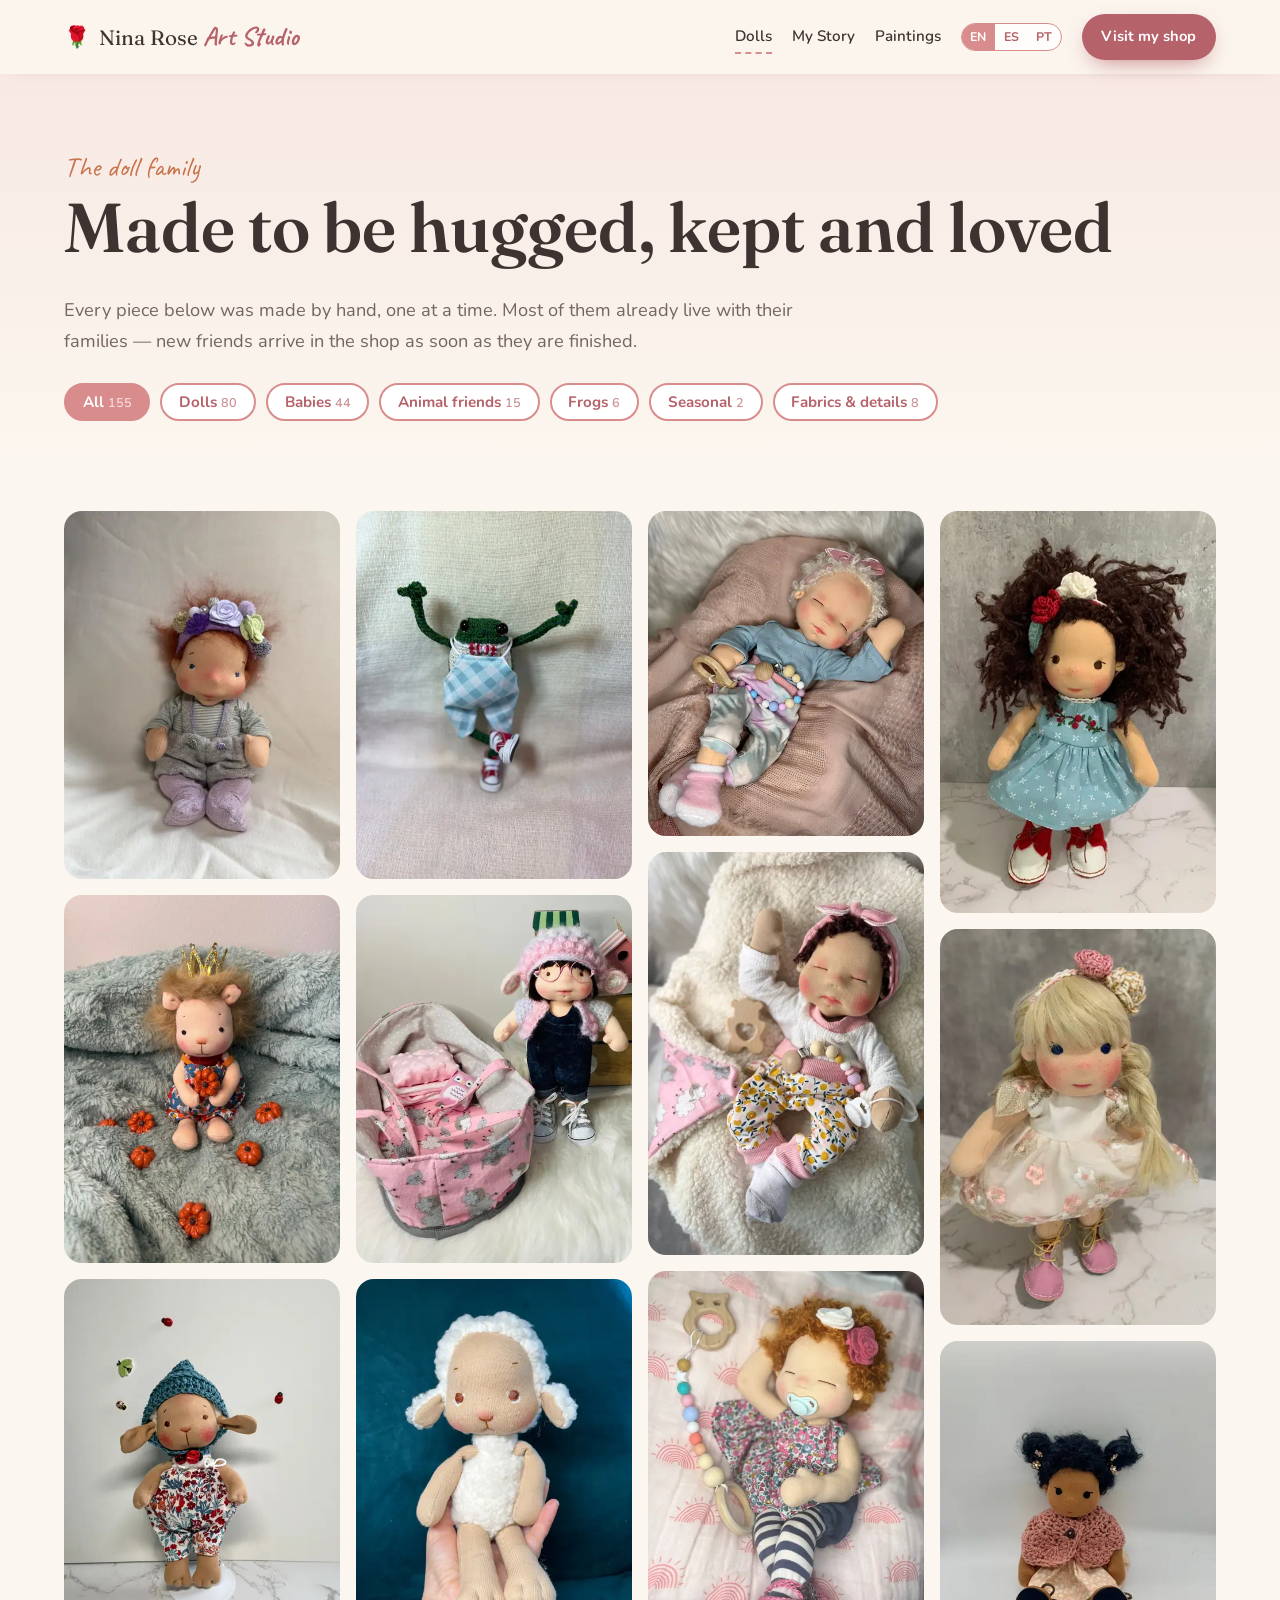
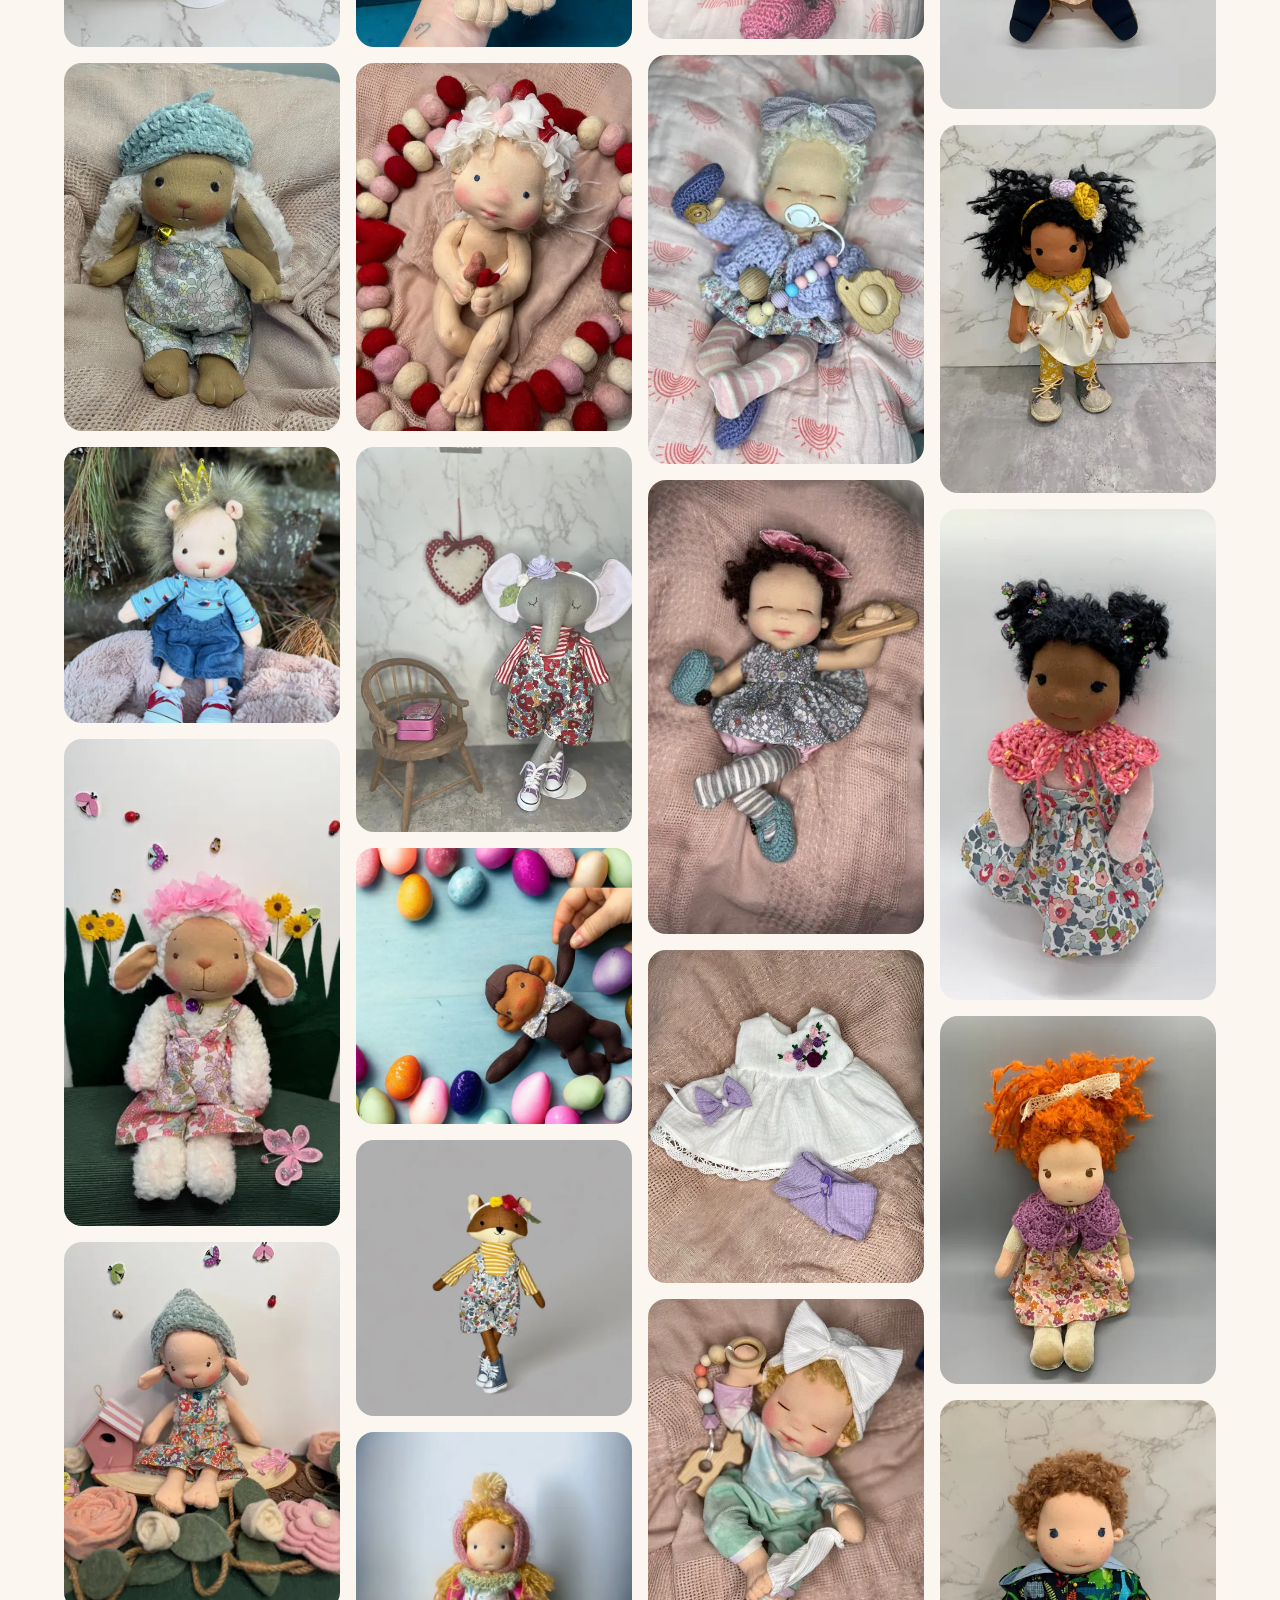
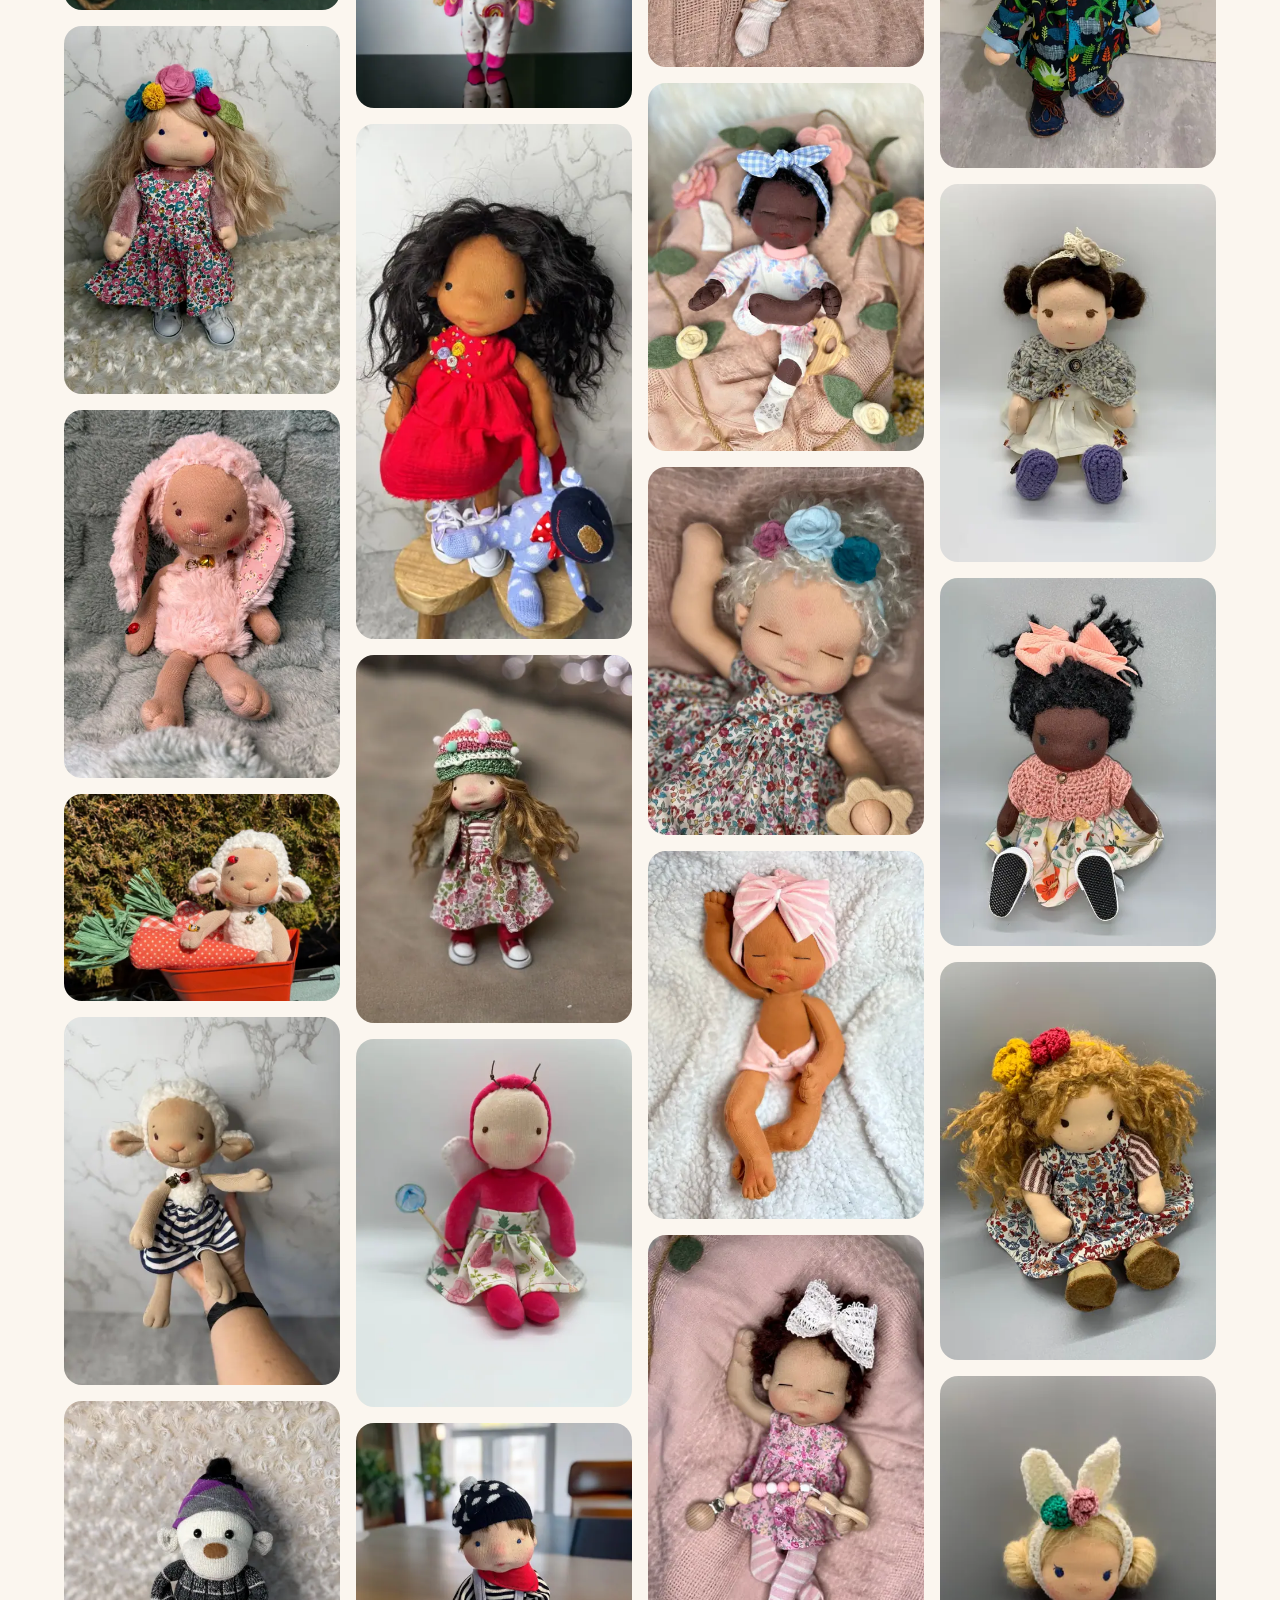
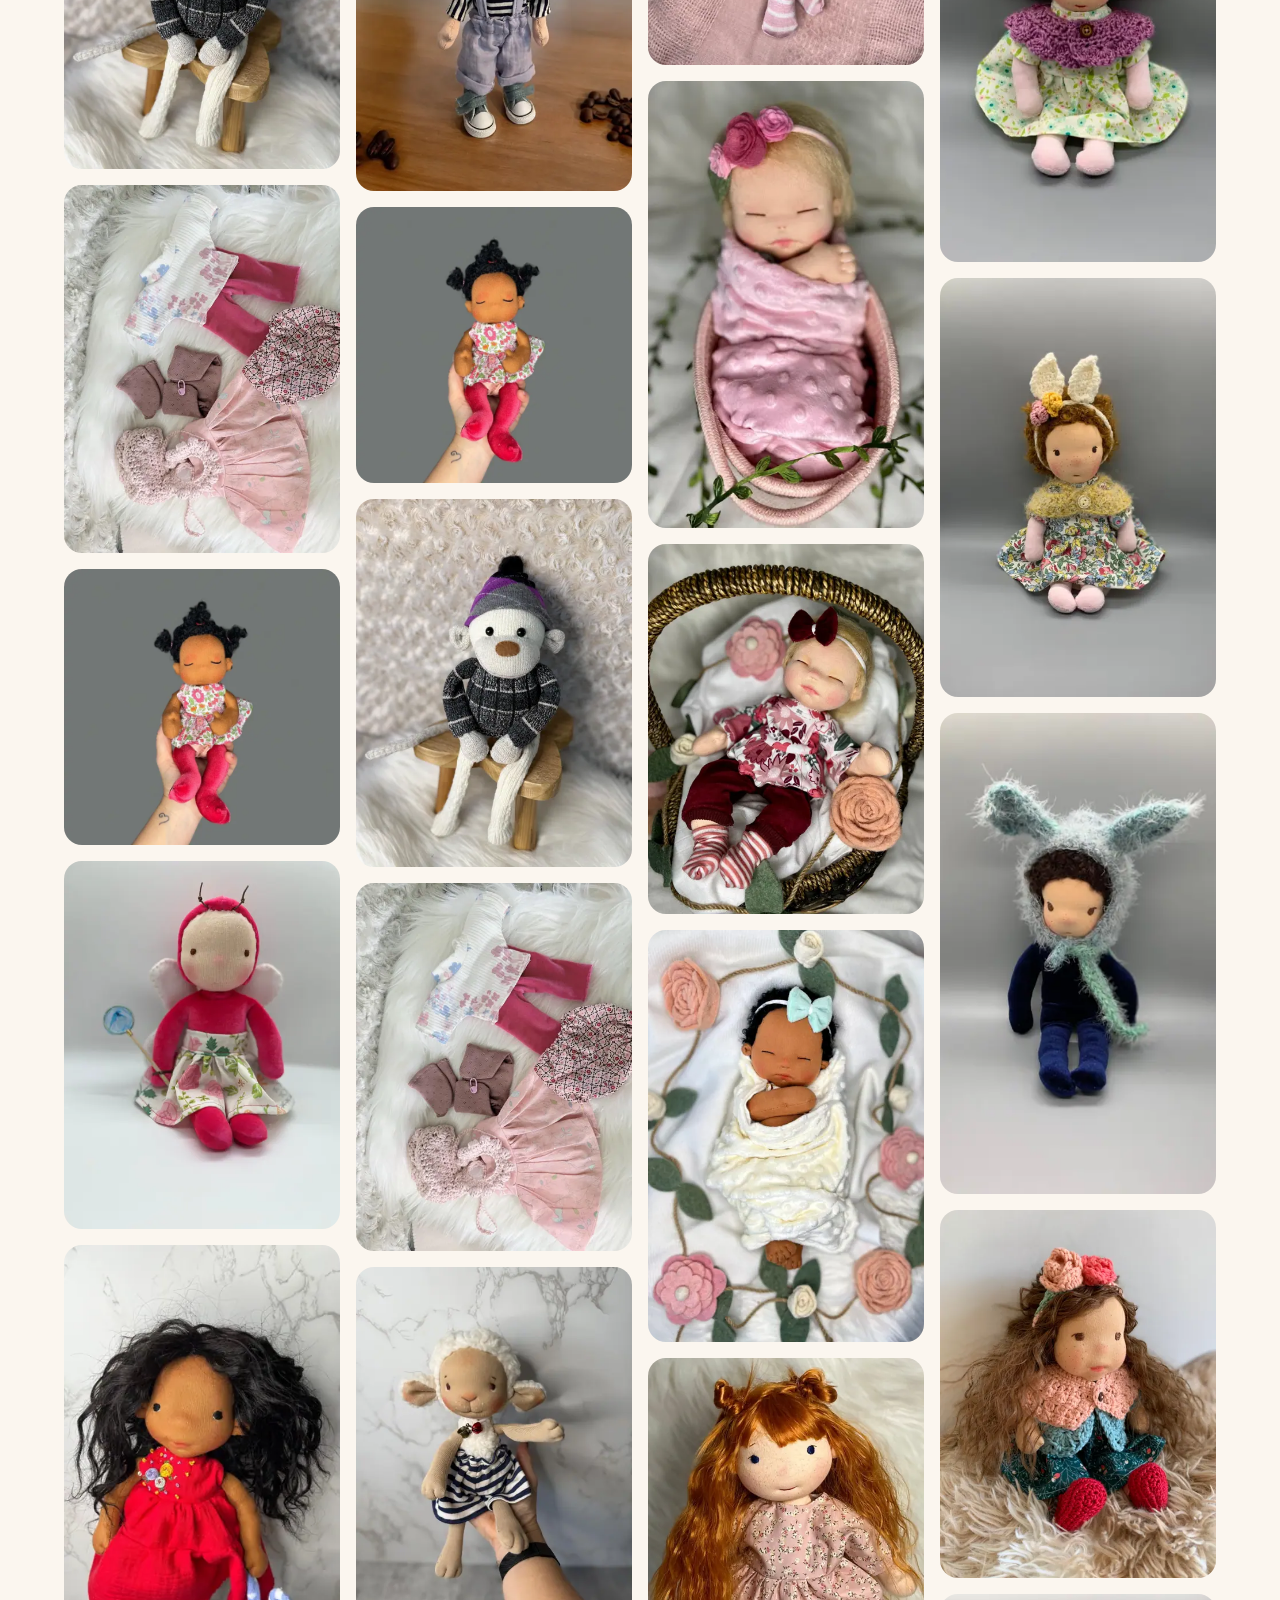
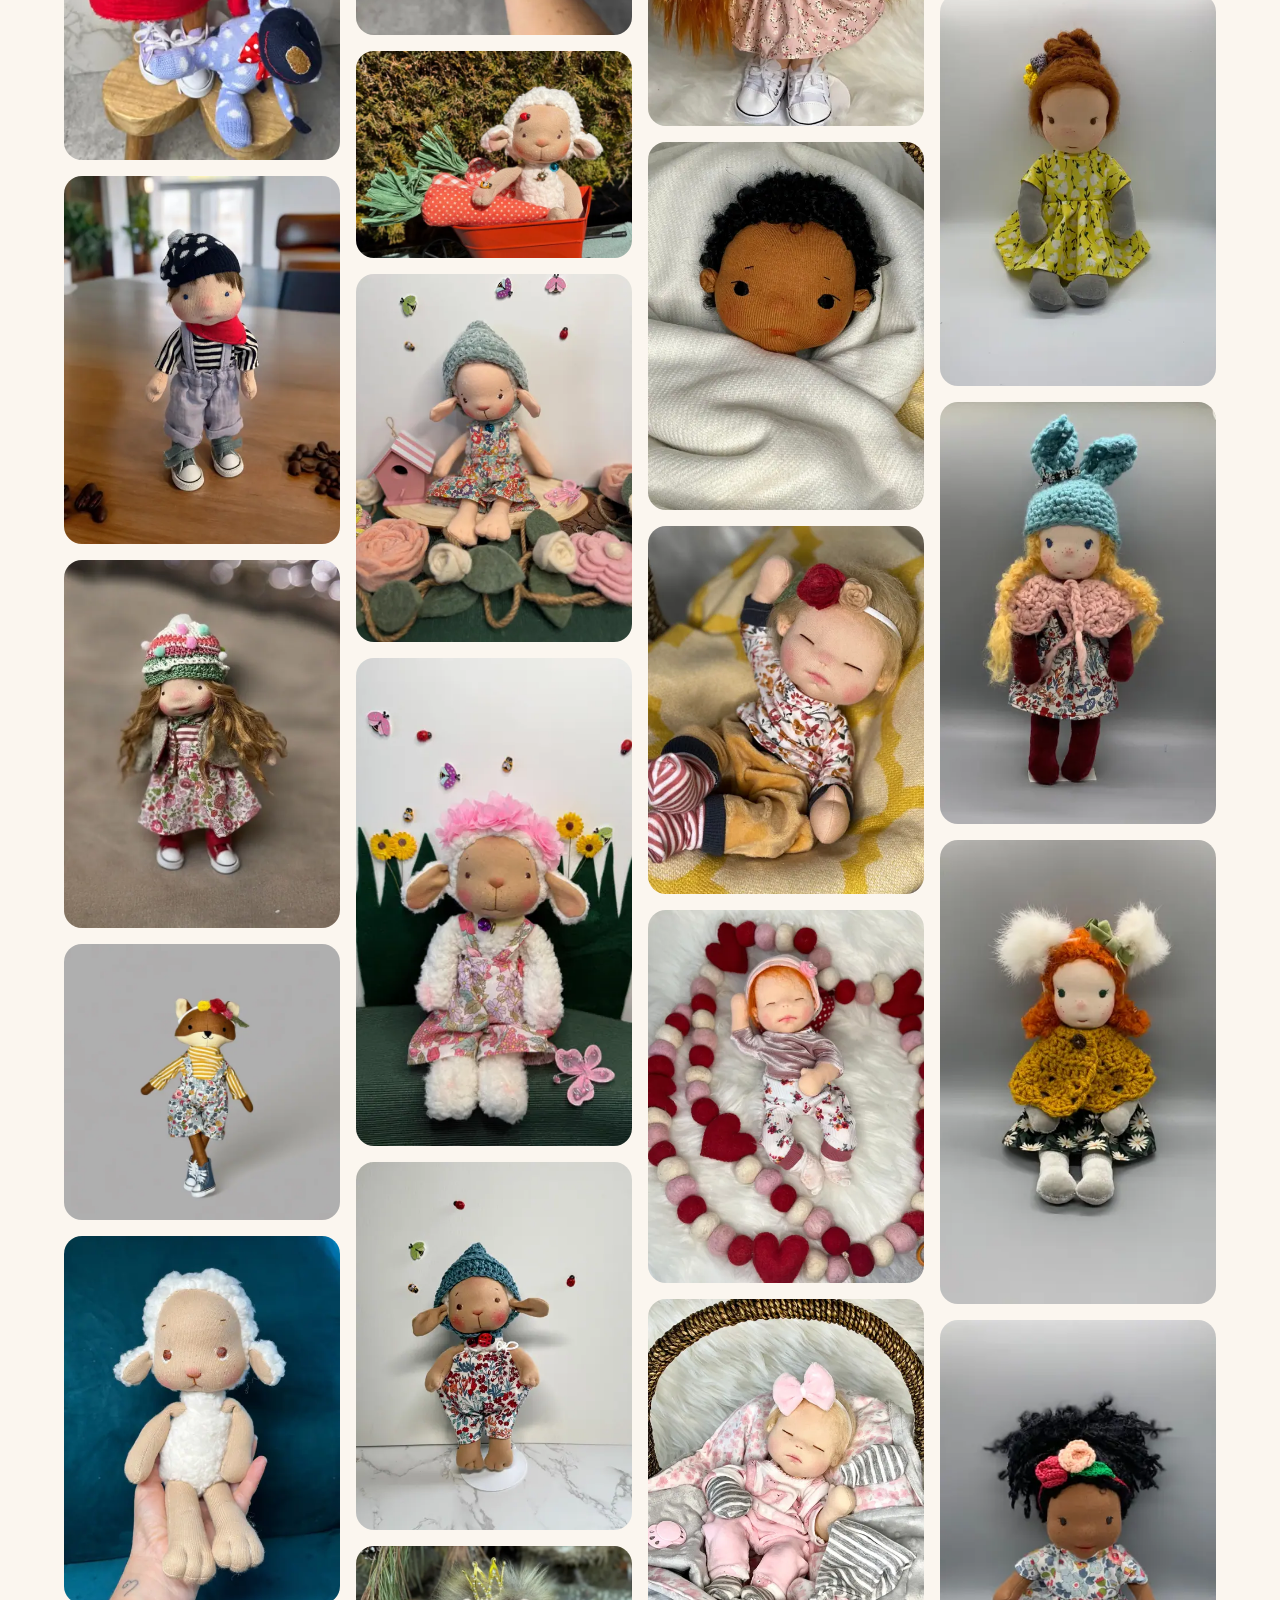
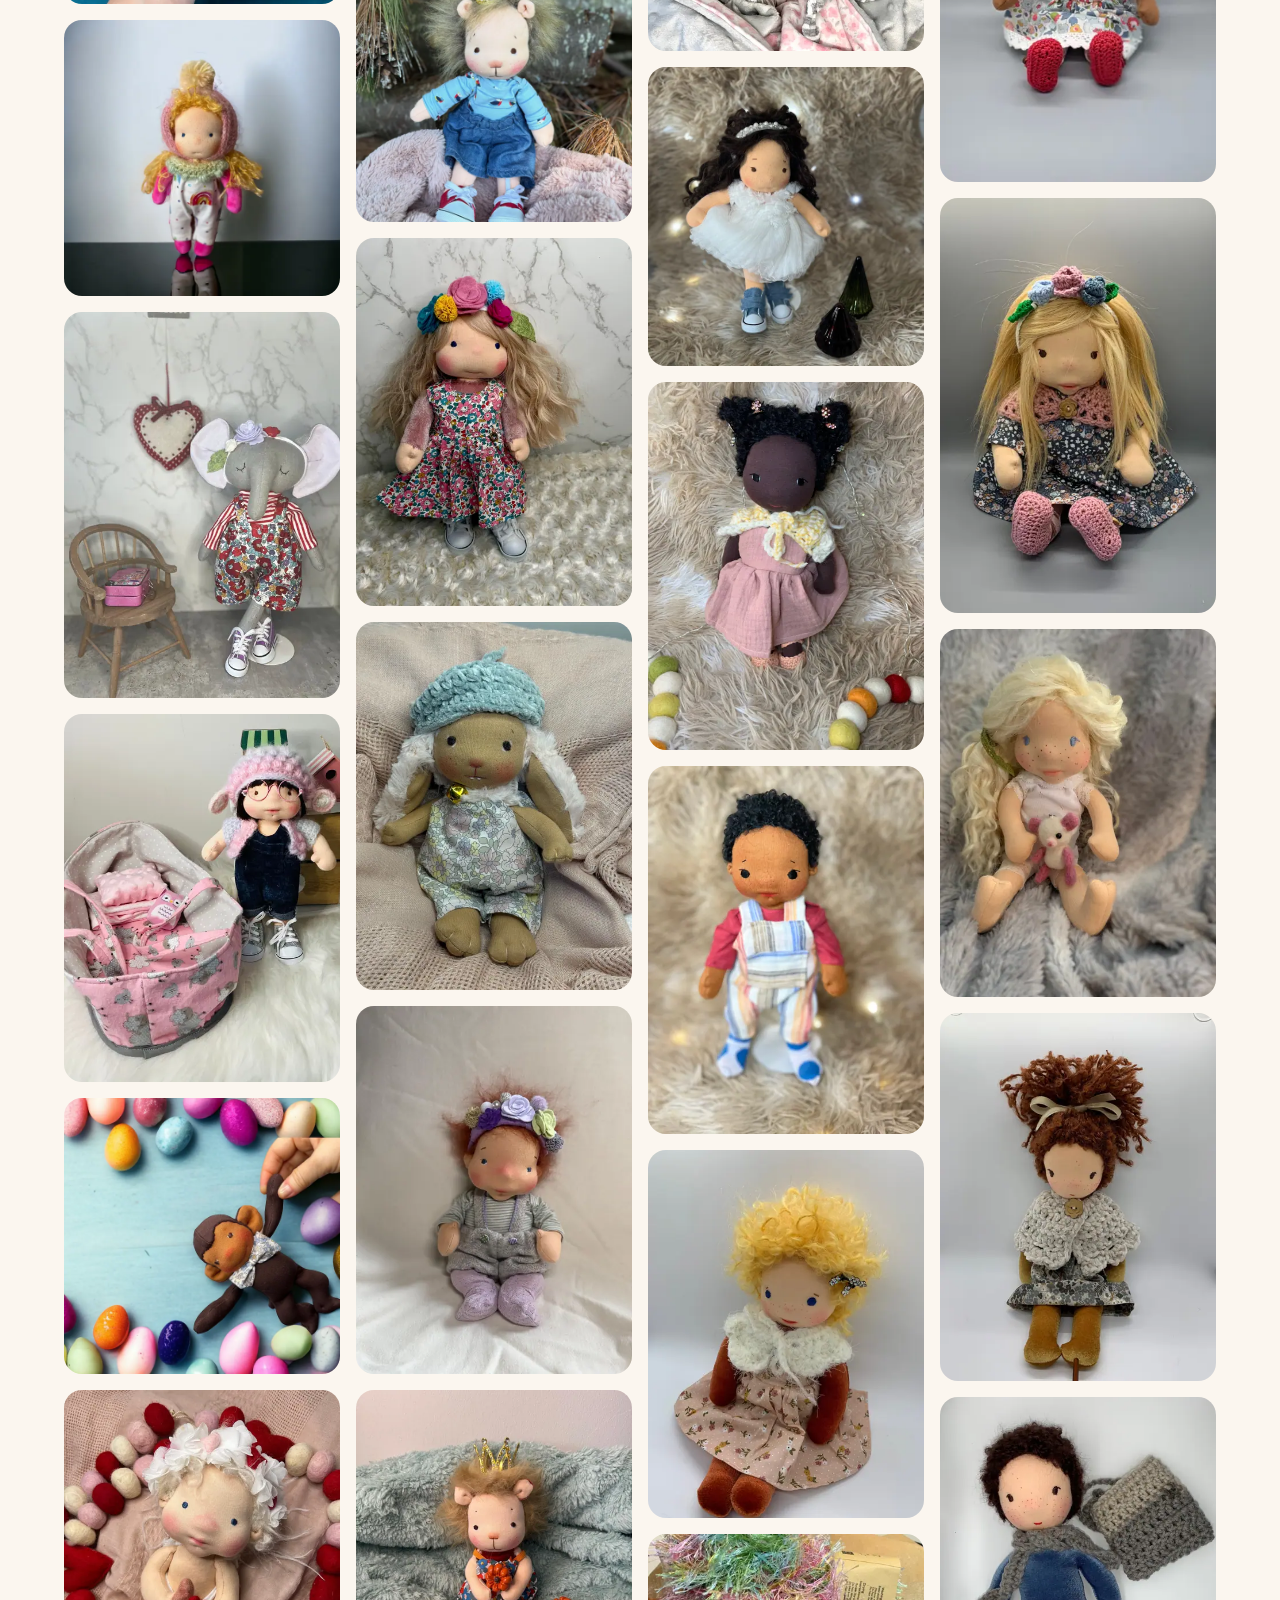
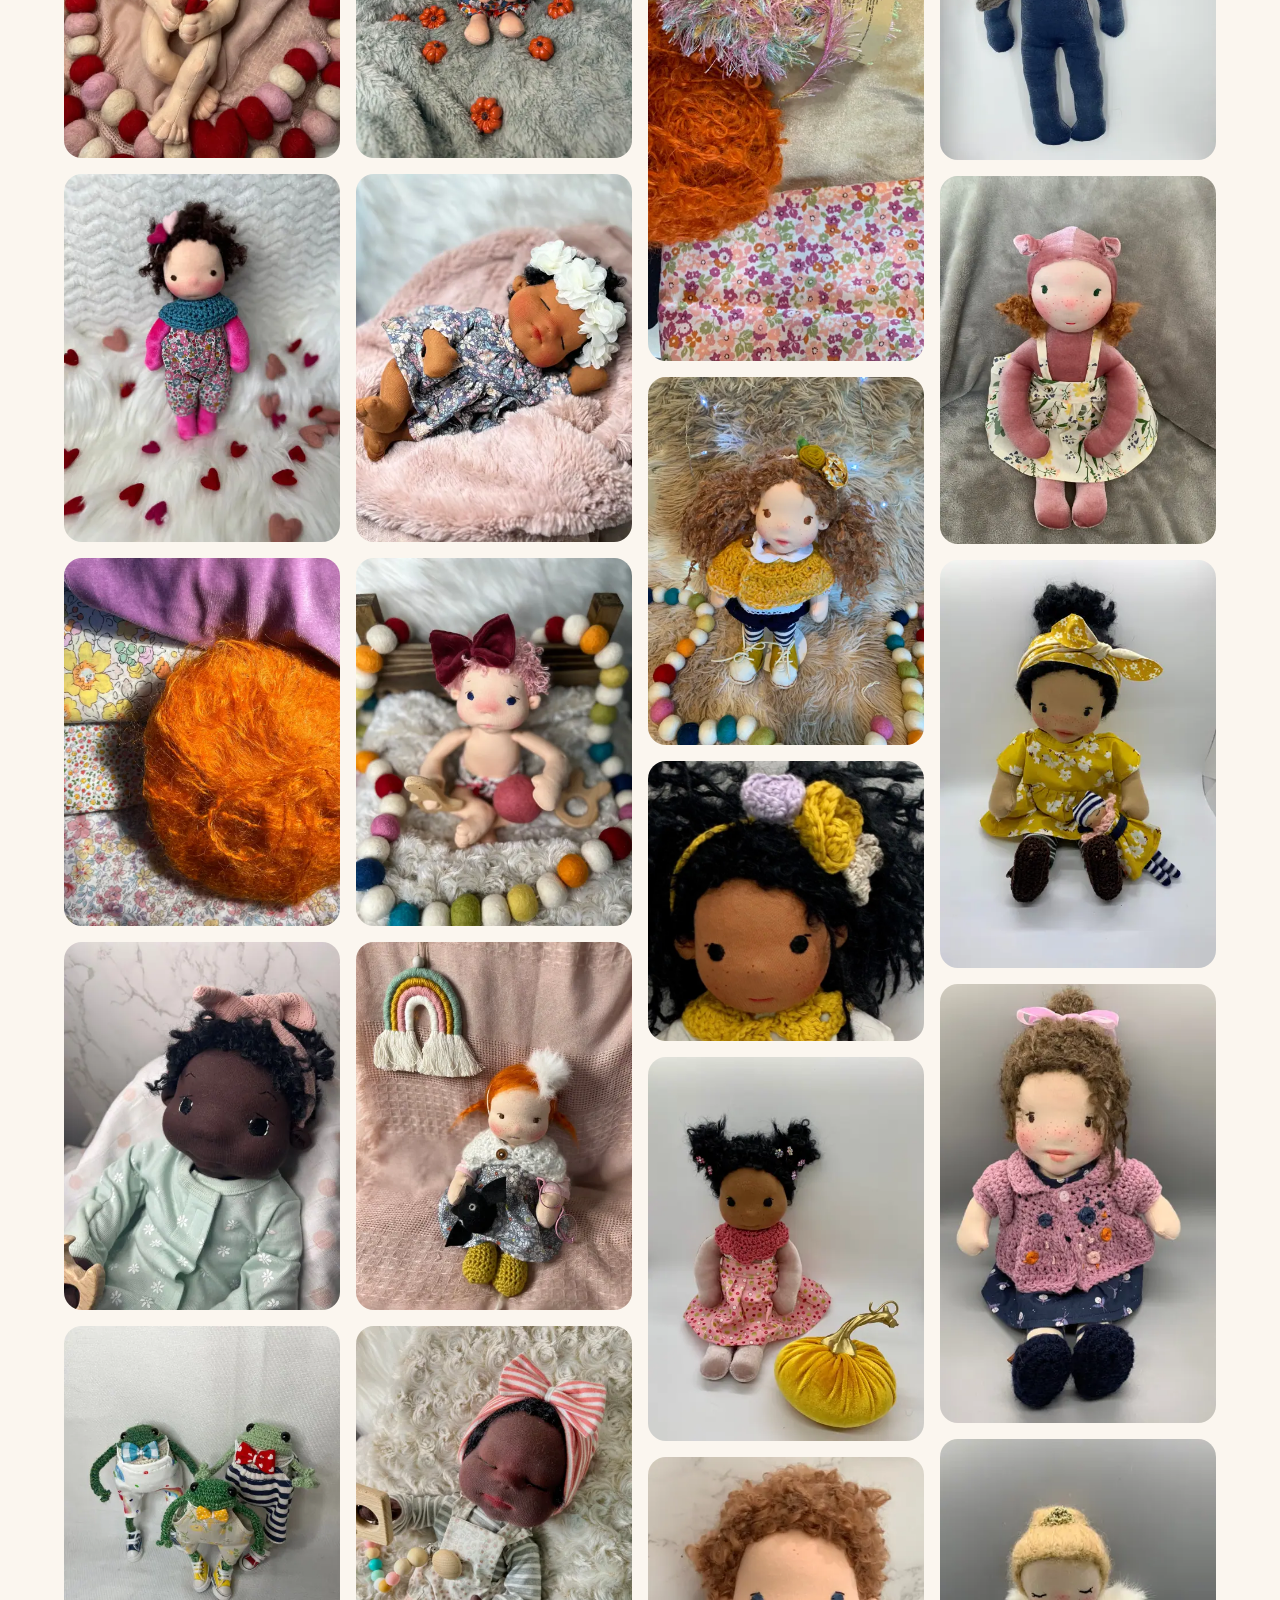
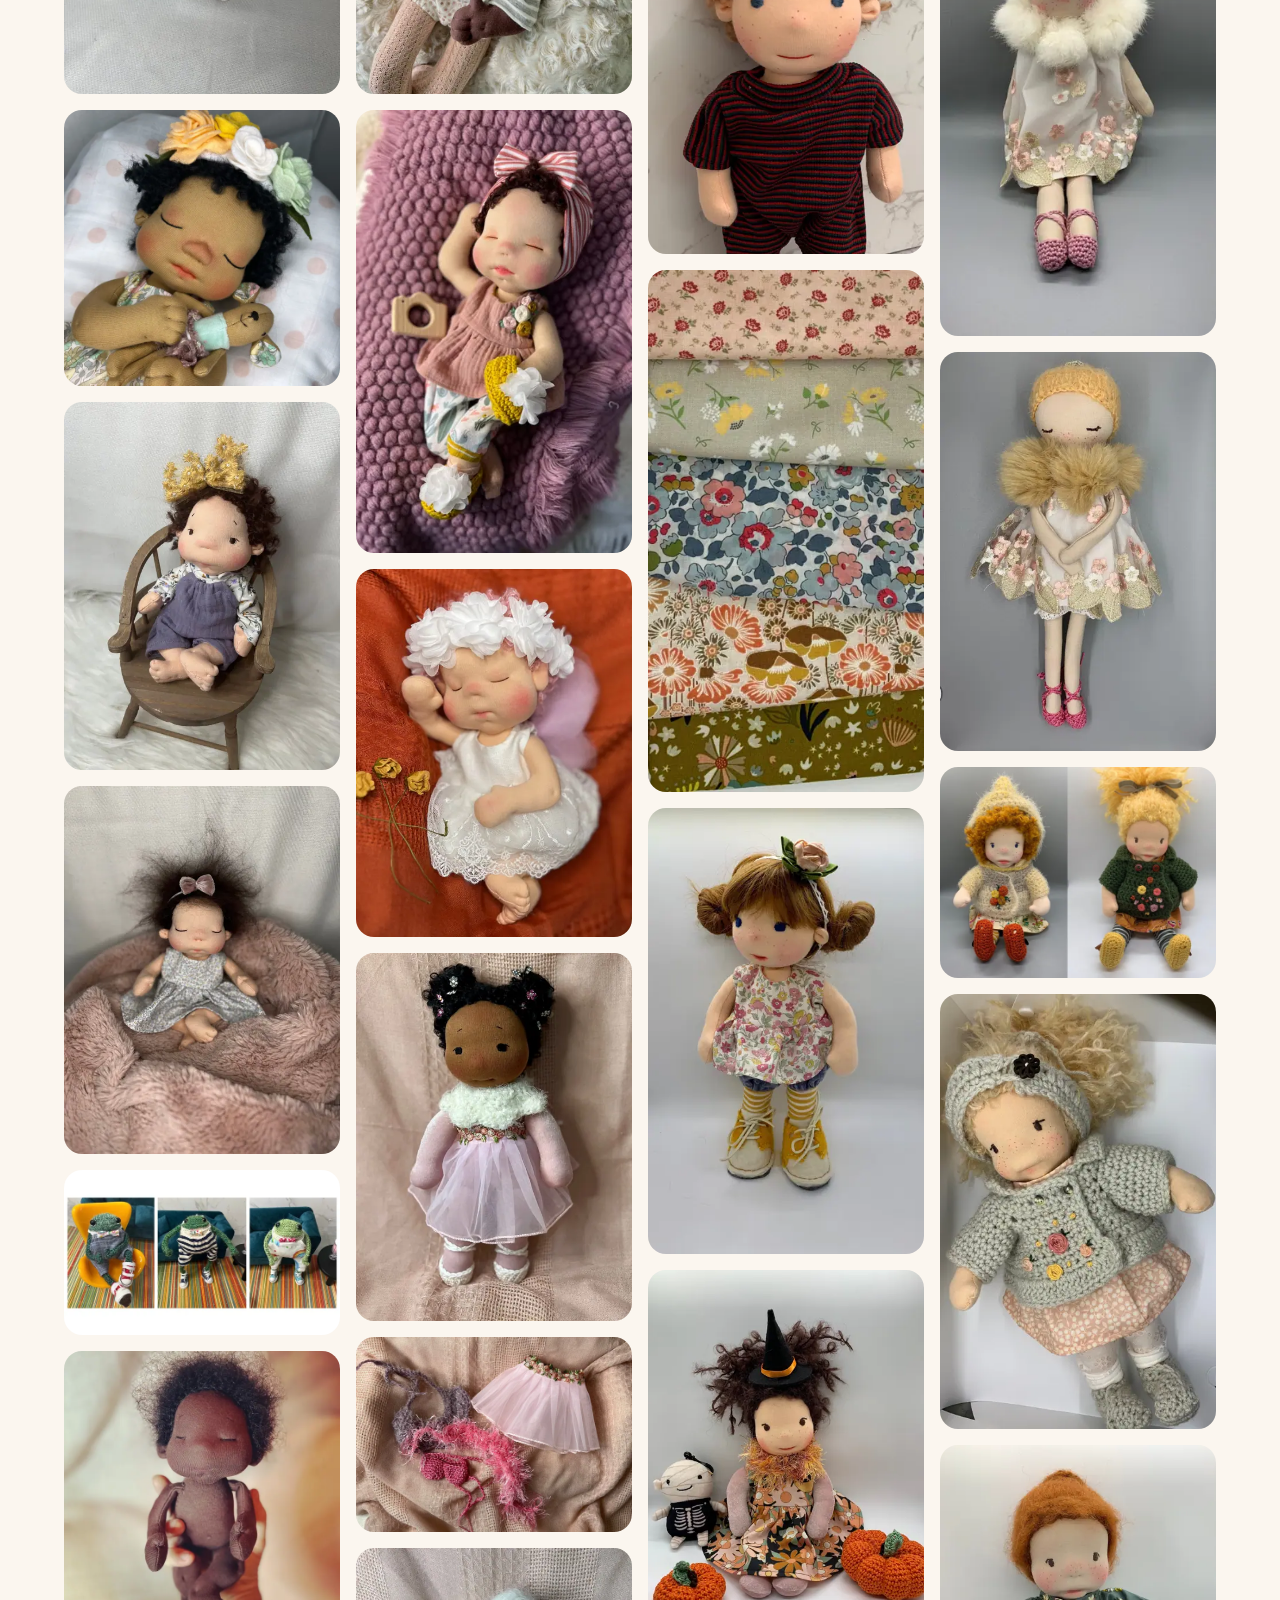
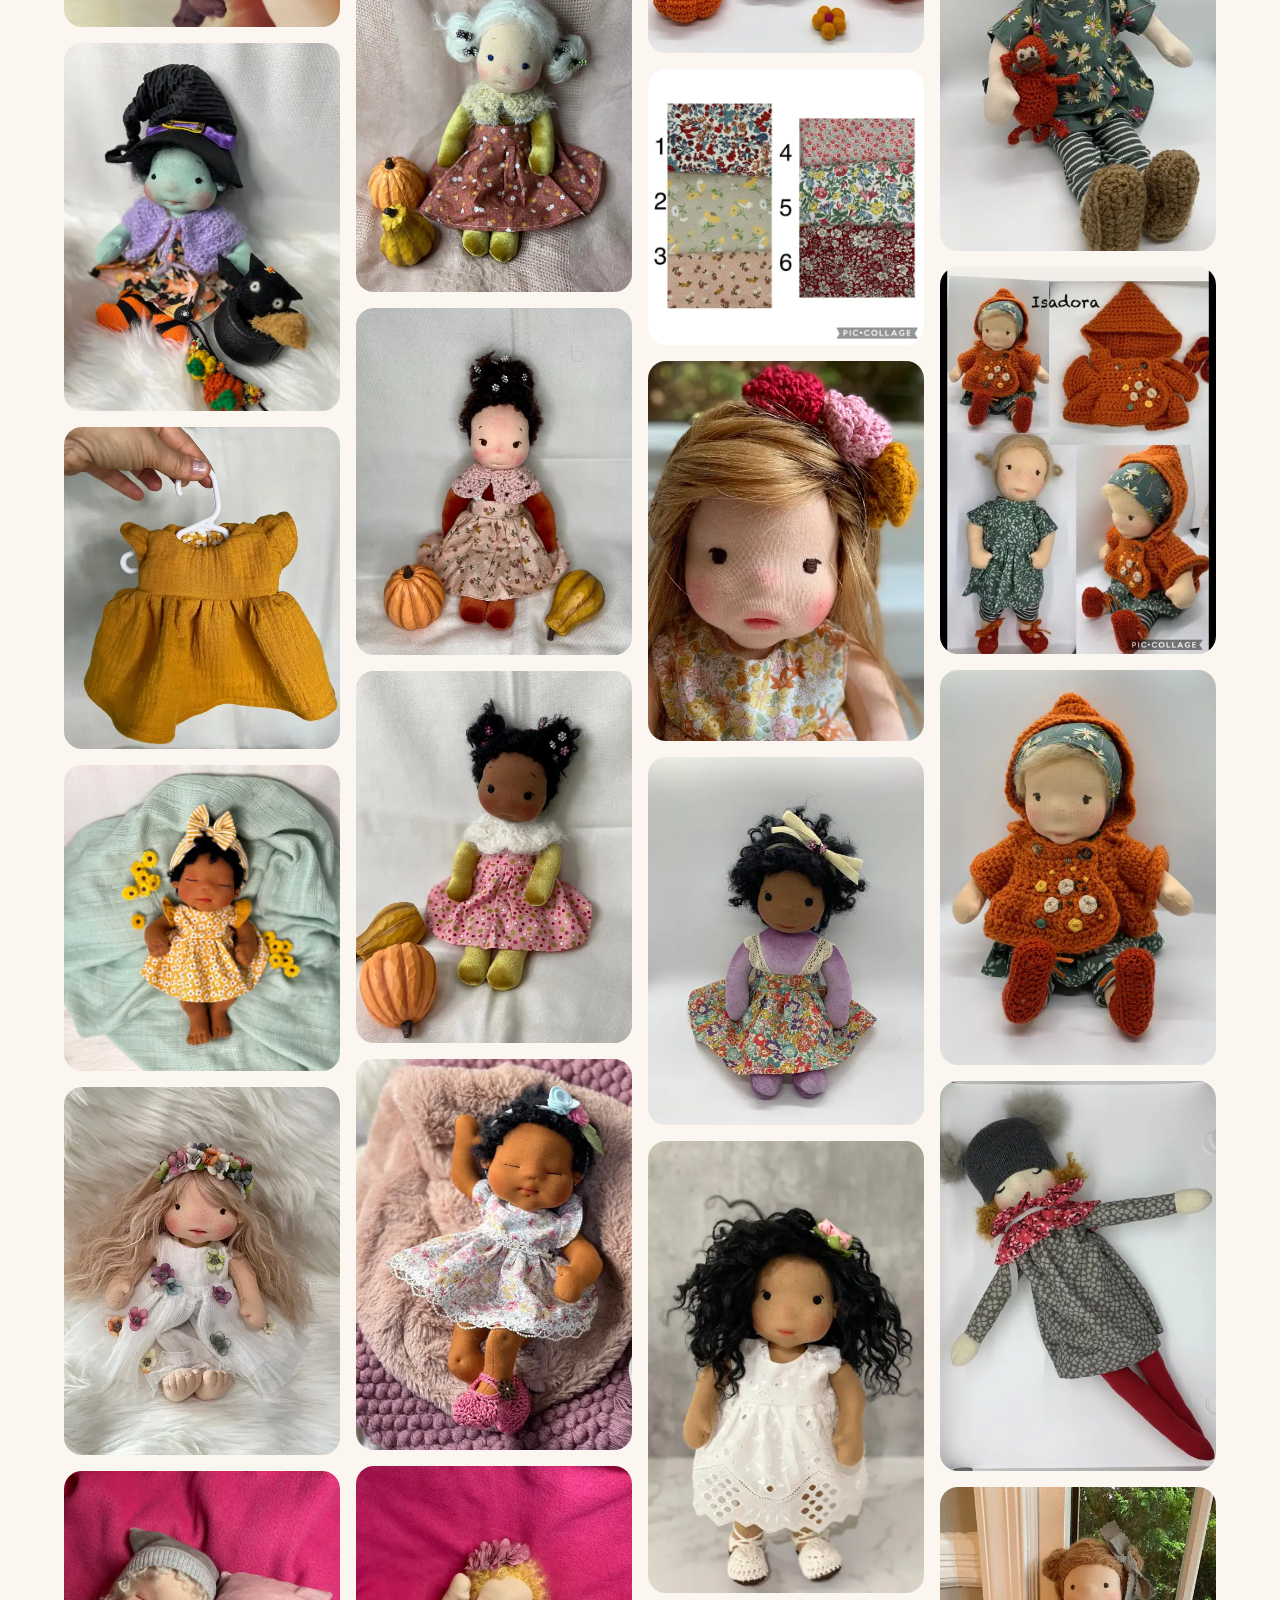
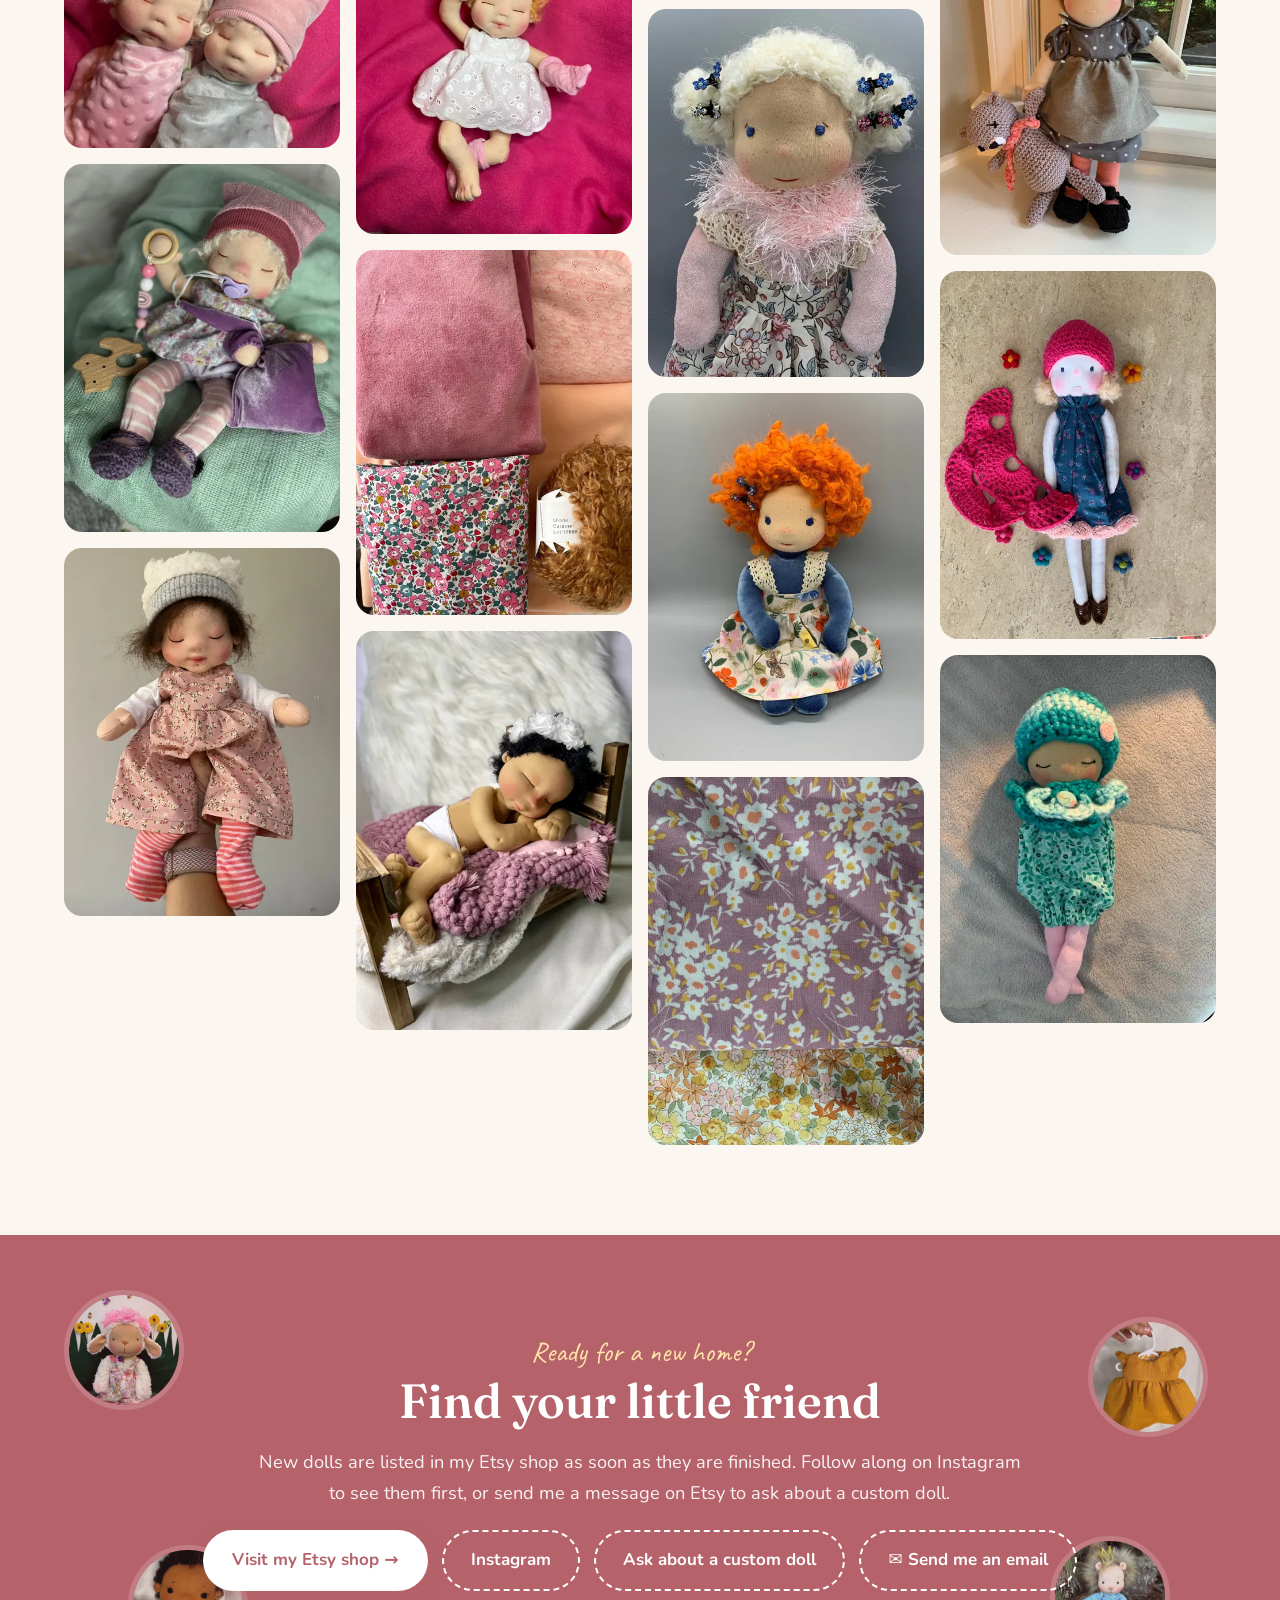
==== commit 6e1616ad: "Ajustes pedidos por Alessandra (03/11/2026): botão das aquarelas, Instagram e e-mail na home, fotos " ====
--- a/dolls/index.html
+++ b/dolls/index.html
@@ -18,8 +18,8 @@
 <link rel="icon" href="/favicon.svg" type="image/svg+xml">
 <link rel="preconnect" href="https://fonts.googleapis.com"><link rel="preconnect" href="https://fonts.gstatic.com" crossorigin>
 <link href="https://fonts.googleapis.com/css2?family=Fraunces:ital,opsz,wght@0,9..144,400;0,9..144,600;1,9..144,400&family=Nunito:wght@400;600;700&family=Caveat:wght@500;700&display=swap" rel="stylesheet">
-<link rel="stylesheet" href="/assets/site.css?v=2">
-<script type="application/ld+json">{"@context": "https://schema.org", "@type": "Organization", "name": "Nina Rose Art Studio", "url": "https://ninaroseartstudio.com/", "founder": {"@type": "Person", "name": "Alessandra Lavieri de Abreu"}, "sameAs": ["https://www.etsy.com/shop/NinaRoseArts", "https://www.instagram.com/ninarose_artstudio/", "https://www.threads.com/@ninarose_artstudio"], "description": "One-of-a-kind Waldorf-inspired dolls, little animal friends and watercolor villages, handmade by Alessandra Lavieri."}</script>
+<link rel="stylesheet" href="/assets/site.css?v=3">
+<script type="application/ld+json">{"@context": "https://schema.org", "@type": "Organization", "name": "Nina Rose Art Studio", "url": "https://ninaroseartstudio.com/", "founder": {"@type": "Person", "name": "Alessandra Lavieri de Abreu"}, "sameAs": ["https://www.etsy.com/shop/NinaRoseArts", "https://www.instagram.com/ninarose_artstudio/", "https://www.threads.com/@ninarose_artstudio"], "email": "alessandralavieri@icloud.com", "description": "One-of-a-kind Waldorf-inspired dolls, little animal friends and watercolor villages, handmade by Alessandra Lavieri."}</script>
 </head>
 <body class="p-dolls">
 <nav id="nav" class="solid"><div class="wrap">
@@ -36,13 +36,14 @@
 <p class="rv lead">New dolls are listed in my Etsy shop as soon as they are finished. Follow along on Instagram to see them first, or send me a message on Etsy to ask about a custom doll.</p>
 <div class="ctas rv center"><a class="btn primary" href="https://www.etsy.com/shop/NinaRoseArts" target="_blank" rel="noopener">Visit my Etsy shop →</a>
 <a class="btn ghost" href="https://www.instagram.com/ninarose_artstudio/" target="_blank" rel="noopener">Instagram</a>
-<a class="btn ghost" href="https://www.etsy.com/shop/NinaRoseArts" target="_blank" rel="noopener">Ask about a custom doll</a></div></div></section>
+<a class="btn ghost" href="https://www.etsy.com/shop/NinaRoseArts" target="_blank" rel="noopener">Ask about a custom doll</a>
+<a class="btn ghost" href="mailto:alessandralavieri@icloud.com">✉ Send me an email</a></div></div></section>
 <footer><div class="wrap">
 <div class="f-logo">🌹 Nina Rose <b>Art Studio</b></div>
 <p class="hand big">Handmade with magic and love</p>
-<p class="f-links"><a href="https://www.etsy.com/shop/NinaRoseArts" target="_blank" rel="noopener">Etsy</a> · <a href="https://www.instagram.com/ninarose_artstudio/" target="_blank" rel="noopener">Instagram</a> · <a href="https://www.threads.com/@ninarose_artstudio" target="_blank" rel="noopener">Threads</a></p>
+<p class="f-links"><a href="https://www.etsy.com/shop/NinaRoseArts" target="_blank" rel="noopener">Etsy</a> · <a href="https://www.instagram.com/ninarose_artstudio/" target="_blank" rel="noopener">Instagram</a> · <a href="https://www.threads.com/@ninarose_artstudio" target="_blank" rel="noopener">Threads</a> · <a href="mailto:alessandralavieri@icloud.com">alessandralavieri@icloud.com</a></p>
 <p class="small">All dolls and paintings are designed and made by hand by Alessandra Lavieri de Abreu.<br>© 2026 Nina Rose Art Studio</p>
 </div></footer>
 <div id="lb" role="dialog" aria-modal="true"><button class="lb-x" aria-label="Close">×</button><button class="lb-p" aria-label="Previous">‹</button><figure><img alt=""><figcaption></figcaption></figure><button class="lb-n" aria-label="Next">›</button></div>
-<script src="/assets/site.js?v=2" defer></script>
+<script src="/assets/site.js?v=3" defer></script>
 </body></html>
--- a/assets/site.css
+++ b/assets/site.css
@@ -15,6 +15,13 @@
 .btn.sm{padding:.55em 1.2em;font-size:.92rem}
 .btn.primary{background:var(--rose-d);color:#fff;box-shadow:0 8px 24px -10px var(--rose-d)}
 .btn.ghost{border:2px dashed var(--rose-d);color:var(--rose-d)}
+.btn.sage{background:var(--sage);color:#fff;box-shadow:0 8px 24px -10px #6f8a6c}
+.hero-ctas{display:grid;grid-template-columns:auto auto;justify-content:start;align-items:start}.hero-ctas .btn{justify-content:center}.hero-ctas .btn.sage{grid-column:1}
+.hello-links{display:flex;flex-wrap:wrap;gap:8px 22px;margin:1.4em 0 0}
+.hello-links a{display:inline-flex;align-items:center;gap:.45em;color:var(--rose-d);font-weight:700;text-decoration:none;border-bottom:2px dashed transparent;transition:border-color .25s}
+.hello-links a:hover{border-bottom-color:var(--rose)}
+.hello-links svg{width:22px;height:22px;fill:none;stroke:currentColor;stroke-width:1.8;stroke-linecap:round;stroke-linejoin:round}.hello-links svg .dot{fill:currentColor;stroke:none}
+@media(max-width:560px){.hero-ctas{grid-template-columns:1fr}.hero-ctas .btn.sage{order:1}.hero-ctas .btn.ghost{order:2}}
 .btn:hover{transform:translateY(-3px) rotate(-1deg)}
 .ctas{display:flex;gap:14px;flex-wrap:wrap;margin-top:1.2em}.ctas.center{justify-content:center}
 /* nav */
@@ -40,13 +47,16 @@
 .stitch{display:block;width:240px;height:18px;margin:.2em 0 1em}
 .stitch path{stroke:var(--mustard);stroke-width:3;fill:none;stroke-dasharray:9 7;stroke-linecap:round;animation:sew 3s ease forwards}
 @keyframes sew{from{stroke-dashoffset:300}to{stroke-dashoffset:0}}
-.slides{position:relative;height:100vh}
-.slides img{position:absolute;inset:0;width:100%;height:100%;object-fit:cover;opacity:0;transform:scale(1.12);transition:opacity 1.6s ease,transform 7s ease}
-.slides img.on{opacity:1;transform:scale(1)}
+.slides{position:relative;height:100vh;overflow:hidden}
+.slides .sl{position:absolute;inset:0;width:100%;height:100%;object-fit:cover;opacity:0;transform:scale(1.12);transition:opacity 1.6s ease,transform 7s ease}
+.slides .sl.on{opacity:1;transform:scale(1)}
+.slides .frame{overflow:hidden;display:flex;align-items:center;justify-content:center;background:var(--paper)}
+.slides .frame .bg{position:absolute;inset:-40px;width:calc(100% + 80px);height:calc(100% + 80px);object-fit:cover;filter:blur(28px) saturate(1.1);opacity:.55}
+.slides .frame .fg{position:relative;max-height:64%;max-width:72%;width:auto;height:auto;border:12px solid #fff;border-radius:6px;box-shadow:0 26px 60px -24px #0009;rotate:-2deg;margin-left:14%}
 .slides::before{content:"";position:absolute;inset:0;z-index:1;background:linear-gradient(90deg,var(--cream) 0,transparent 26%);pointer-events:none}
 .badge{position:absolute;z-index:2;bottom:8%;left:-40px;background:#fff;border-radius:50%;width:150px;height:150px;display:grid;place-items:center;text-align:center;font-family:Caveat;font-size:1.35rem;line-height:1.05;color:var(--rose-d);box-shadow:0 14px 40px -18px #0006;animation:spin 18s linear infinite}
 @keyframes spin{to{transform:rotate(360deg)}}
-@media(max-width:900px){#hero{grid-template-columns:1fr;min-height:auto}.slides{height:62vh;order:-1}.slides::before{background:linear-gradient(0deg,var(--cream) 0,transparent 30%)}.hero-text{padding:10px 24px 60px}.badge{left:auto;right:18px;bottom:-30px;width:118px;height:118px;font-size:1.1rem}}
+@media(max-width:900px){#hero{grid-template-columns:1fr;min-height:auto}.slides{height:62vh;order:-1}.slides::before{background:linear-gradient(0deg,var(--cream) 0,transparent 30%)}.hero-text{padding:10px 24px 60px}.slides .frame .fg{margin-left:0;max-height:72%}.badge{left:auto;right:18px;bottom:-30px;width:118px;height:118px;font-size:1.1rem}}
 .blob{position:absolute;border-radius:50%;filter:blur(55px);opacity:.33;animation:float 14s ease-in-out infinite alternate;pointer-events:none}
 .b1{width:320px;height:320px;background:var(--rose);top:8%;left:-90px}.b2{width:260px;height:260px;background:var(--mustard);bottom:4%;left:40%;animation-delay:-5s}
 @keyframes float{to{transform:translate(40px,-30px) scale(1.15)}}
@@ -143,6 +153,7 @@
 .ch-pics{position:relative;display:grid;grid-template-columns:1fr 1fr;gap:16px}
 .ch-pics img{width:100%;aspect-ratio:4/5;object-fit:cover;border-radius:18px;box-shadow:0 18px 40px -24px #0008}
 .ch-pics img:nth-child(2){margin-top:50px}
+.ch-pics img.one{grid-column:1/-1;aspect-ratio:auto;object-fit:contain;border:10px solid #fff;border-radius:6px}
 @media(max-width:900px){.chapter{grid-template-columns:1fr;gap:24px}.chapter.alt .ch-text{order:0}}
 footer{padding:56px 0 40px;text-align:center;background:var(--paper)}
 .f-logo{font-family:Fraunces;font-size:1.4rem}.f-links a{color:var(--rose-d);font-weight:700}
